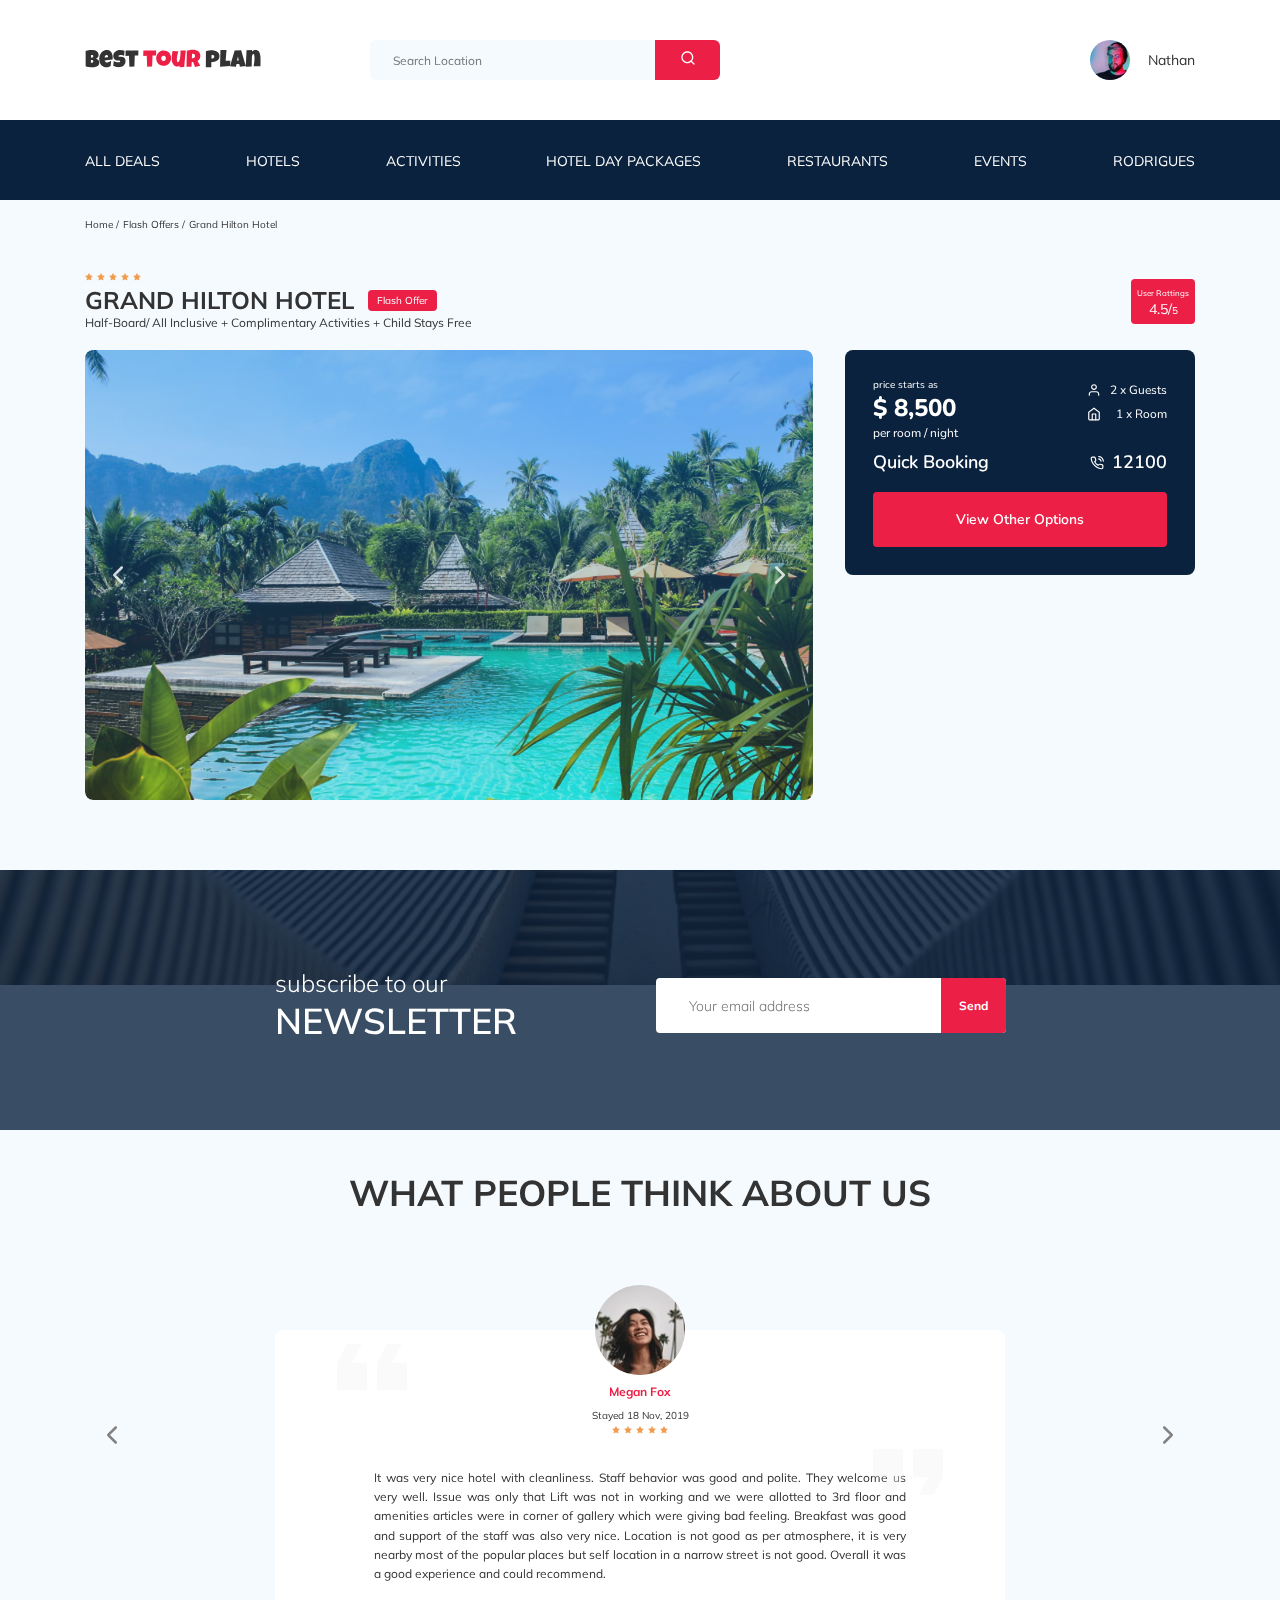
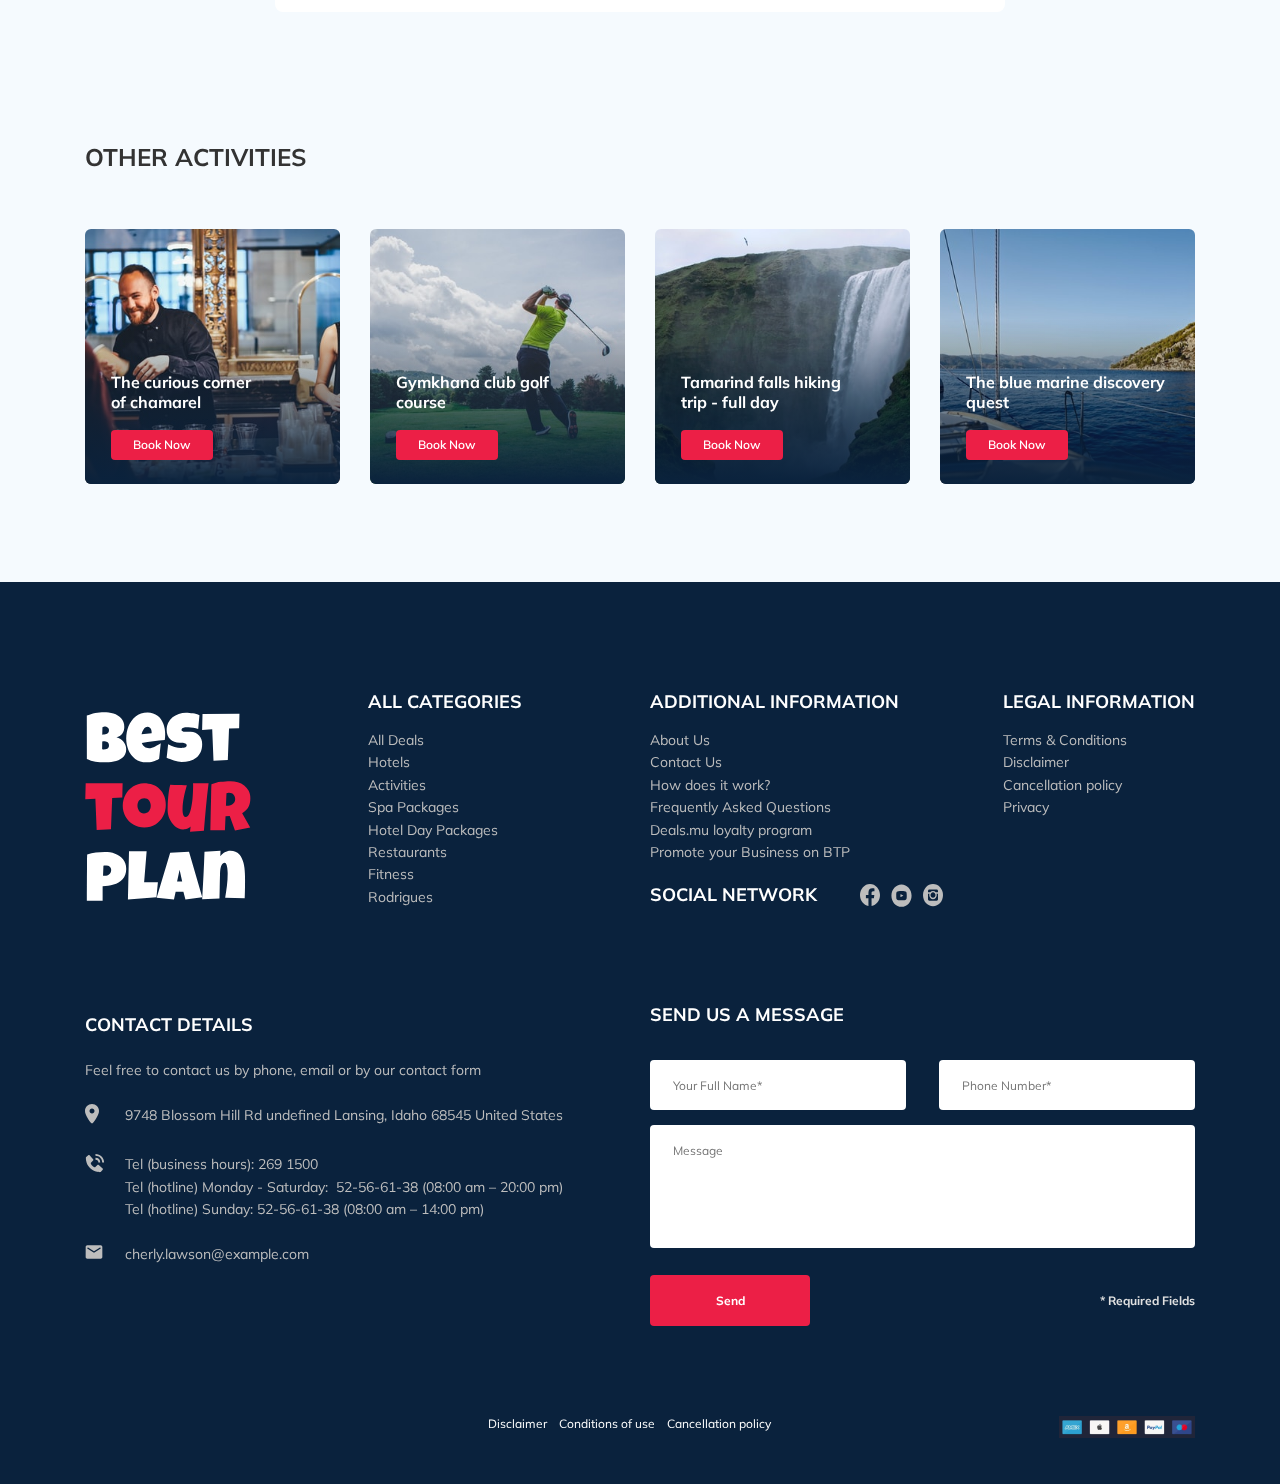
==== index.html @ 96cc9f39 "create: js validate for modal" ====
<!DOCTYPE html>
<html lang="en">

<head>
  <meta charset="UTF-8">
  <meta name="viewport" content="width=device-width, initial-scale=1.0">
  <title>Best Tour Plan — Hotel Booking</title>
  <link rel="shortcut icon" href="favicon.ico" type="image/x-icon">
  <link rel="preconnect" href="https://fonts.gstatic.com">
  <link href="https://fonts.googleapis.com/css2?family=Mulish:wght@300;400;700&family=Nunito:wght@400;700;800&display=swap"
    rel="stylesheet" />
  <link href="https://fonts.googleapis.com/css2?family=Nunito:wght@400;600;700;800&display=swap" rel="stylesheet">
  <link rel="stylesheet" href="css/swiper-bundle.min.css" />
  <link rel="stylesheet" href="css/style.css" />
</head>

<body>
  <header class="navbar navbar__mobile--fixed">
    <div class="container">
      <div class="navbar-top">
        <a href="#" class="logo">
          <img src="img/horizontal-logo.svg" alt="Logo: Best Tour Plan" class="logo__image" />
        </a>
        <form action="#" class="search navbar__search navbar__search--mobile--hidden">
          <input type="text" class="search__input" placeholder="Search Location" />
          <button class="search__button">
            <img src="img/search.svg" alt="Icon: search">
          </button>
        </form>
        <a href="#" class="user navbar__user navbar__user--mobile--hidden">
            <img src="img/user-avatar.jpg" alt="avatar: Nathan" class="user__avatar">
          <span class="user__name">Nathan</span>
        </a>
        <!-- /.user -->
        <button class="menu-button navbar-top__menu-button">
          <span class="menu-button__line"></span>
          <span class="menu-button__line"></span>
          <span class="menu-button__line"></span>
        </button>
      </div>
      <!-- /.navbar-top -->
    </div>
    <!--/.container-->
    <div class="navbar-bottom">
      <div class="container">
        <ul class="navbar-menu">
          <li class="navbar-menu__item navbar-menu__item--mobile--visible" style="height: 68px;">
            <a href="#" class="user navbar__user navbar__user--mobile--visible">
              <img src="img/user-avatar.jpg" alt="avatar: Nathan" class="user__avatar">
              <span class="user__name user__name--light">Nathan</span>
            </a>
          </li>
          <li class="navbar-menu__item-local navbar-menu__item--mobile--visible" style="height: 40px;">
            <form action="#" class="search navbar__search navbar__search--mobile--visible">
              <input type="text" class="search__input" placeholder="Search Location" />
              <button class="search__button">
                <img src="img/search.svg" alt="Icon: search">
              </button>
            </form>
          </li>
          <li class="navbar-menu__item"><a href="#" class="navbar-menu__link">All Deals</a></li>
          <li class="navbar-menu__item"><a href="#" class="navbar-menu__link">Hotels</a></li>
          <li class="navbar-menu__item"><a href="#" class="navbar-menu__link">Activities</a></li>
          <li class="navbar-menu__item"><a href="#" class="navbar-menu__link">Hotel Day Packages</a></li>
          <li class="navbar-menu__item"><a href="#" class="navbar-menu__link">Restaurants</a></li>
          <li class="navbar-menu__item"><a href="#" class="navbar-menu__link">Events</a></li>
          <li class="navbar-menu__item"><a href="#" class="navbar-menu__link">Rodrigues</a></li>
        </ul>
        <!-- /.navbar-menu -->
      </div>
      <!-- /.container -->
    </div>
    <!-- /.navbar-bottom -->
  </header>
  <nav class="breadcrumb">
    <div class="container">
      <ul class="breadcrumb-list">
        <li class="breadcrumb-list__item">
          <a href="" class="breadcrumb-list__link">Home</a>
        </li>
        <li class="breadcrumb-list__item">
          <a href="#" class="breadcrumb-list__link">Flash Offers</a>
        </li>
        <li class="breadcrumb-list__item">
          Grand Hilton Hotel
        </li>
      </ul>
    </div>
    <!-- /.container -->
  </nav>
  <!-- /.breadcrumb -->
  <section class="hotel">
    <div class="container">
      <div class="hotel-info">
        <div class="hotel-info__text">
          <div class="hotel-wrapper">
            <div class="stars">
              <img class="star" src="img/star.svg" alt="Star">
              <img class="star" src="img/star.svg" alt="Star">
              <img class="star" src="img/star.svg" alt="Star">
              <img class="star" src="img/star.svg" alt="Star">
              <img class="star" src="img/star.svg" alt="Star">
            </div>
            <h1 class="hotel-name hotel-info__name">GRAND HILTON HOTEL</h1>
            <span class="offer hotel-info__offer">Flash Offer</span>
          </div>
          <p class="hotel-description hotel-info__description">Half-Board/ All Inclusive + Complimentary Activities +
            Child Stays Free</p>
        </div>
        <!-- /.hotel-info__text -->
        <div class="rating hotel-info__rating">
          <span class="rating__text">User Rattings</span>
          <span class="rating__counter">4.5/<span class="rating__counter-total">5</span></span>
        </div>
        <!-- /.hotel-info__right -->
      </div>
      <!-- /.hotel-info -->
      <div class="hotel-grid">
          <!-- Slider main container -->
          <div class="swiper-container hotel-slider hotel__slider">
            <!-- Additional required wrapper -->
            <div class="swiper-wrapper">
              <!-- Slides -->
              <div class="swiper-slide hotel-slider__item">
                <img class="hotel-slider__image" src="img/slide-1.jpg" alt="Slide">
              </div>
              <div class="swiper-slide hotel-slider__item">
                <img class="hotel-slider__image" src="img/slide-2.jpg" alt="Slide">
              </div>
              <div class="swiper-slide hotel-slider__item">
                <img class="hotel-slider__image" src="img/slide-3.jpg" alt="Slide">
              </div>
              <div class="swiper-slide hotel-slider__item">
                <img class="hotel-slider__image" src="img/slide-4.jpg" alt="Slide">
              </div>
              <div class="swiper-slide hotel-slider__item">
                <img class="hotel-slider__image" src="img/slide-5.jpg" alt="Slide">
              </div>
            </div>
            <!-- If we need navigation buttons -->
            <button class="hotel-slider__button hotel-slider__button--prev"></button>
            <button class="hotel-slider__button hotel-slider__button--next"></button>
          </div>
          <!-- .swiper-container -->
        <div class="hotel-right">
          <div class="booking">
            <div class="booking__info">
              <div class="booking__price">
                <span class="booking__start">price starts as</span>
                <strong class="booking__pricetag">$ 8,500</strong>
                <span class="booking__per-room">per room / night</span>
              </div>
              <!-- /.booking__price -->
              <div class="booking__room">
                <div class="booking__text">
                  <img src="img/user.svg" alt="Icon: user" class="booking__icon">
                  <span class="booking__description">2 x Guests</span>
                </div>
                <div class="booking__text">
                  <img src="img/home.svg" alt="Icon: home" class="booking__icon">
                  <span class="booking__description">1 x Room</span>
                </div>
                <!---->
              </div>
              <!-- /.booking__room -->
            </div>
            <!-- /.booking__info -->
            <div class="booking__call-center">
              <span class="booking__heading">Quick Booking</span>
              <a class="booking__number" href="tel:12100">
                <img src="img/phone-call.svg" alt="Icon: phone">
                <span class="booking__num">12100</span>
              </a>
            </div>
            <!-- /.booking__call-center -->
            <button data-toggle="modal" data-href="#booking-modal"
            class="button booking__button">View Other Options</button>
          </div>
          <!-- /.booking -->
          <div class="map">
            <iframe class="map__frame"
              src="https://www.google.com/maps/embed?pb=!1m18!1m12!1m3!1d1976.0206631540966!2d98.29408540078298!3d7.890745500000065!2m3!1f0!2f0!3f0!3m2!1i1024!2i768!4f13.1!3m3!1m2!1s0x30503b7bfcd9f903%3A0xf7065fac1e3d7c48!2sDoubleTree%20by%20Hilton%20Phuket%20Banthai%20Resort!5e0!3m2!1sru!2sru!4v1607629199936!5m2!1sru!2sru">
            </iframe>
          </div>
          <!-- /.map -->
        </div>
        <!-- /.hotel-right -->
      </div>
      <!-- /.hotle-grid -->
    </div>
    <!-- /.container -->
  </section>
  <section class="newsletter" data-parallax="scroll" data-image-src="img/newsletter-bg.jpg">
    <div class="newsletter-wrapper">
      <h2 class="newsletter-title newsletter-title">subscribe to our
        <span class="newsletter-title__strong">Newsletter</span>
      </h2>
        <form action="send.php" method="POST" class="subscribe newsletter__subscribe">
          <input type="text" class="subscribe__input" placeholder="Your email address" 
          name="email"/>
          <button class="subscribe__button">Send</button>
        </form>
    </div>
    <!-- /.newsletter-wrapper -->
  </section>
  <section class="reviews">
    <div class="container">
      <h2 class="reviews__title">What people think about us</h2>
      <div class="swiper-container reviews-slider">
        <div class="swiper-wrapper">
          <div class="swiper-slide">
            <div class="reviews-slider__item">
              <div class="reviews-slider__profile">
                <img src="img/reviews-avatar.jpg" alt="Photo: Megan Fox" class="reviews-slider__avatar" />
                <h3 class="reviews-slider__username">Megan Fox</h3>
                <span class="reviews-slider__date">Stayed 18 Nov, 2019</span>
                <div class="reviews-slider__rating">
                  <img class="star" src="img/star.svg" alt="Star">
                  <img class="star" src="img/star.svg" alt="Star">
                  <img class="star" src="img/star.svg" alt="Star">
                  <img class="star" src="img/star.svg" alt="Star">
                  <img class="star" src="img/star.svg" alt="Star">
                </div>
                <!-- /.reviews-slider__rating-->
              </div>
              <!-- /.reviews-slider__profile -->
              <p class="reviews-slider__text">It was very nice hotel with cleanliness. Staff behavior was good and polite. They welcome us very well. Issue was only
              that Lift was not in working and we were allotted to 3rd floor and amenities articles were in corner of gallery which
              were giving bad feeling. Breakfast was good and support of the staff was also very nice. Location is not good as per
              atmosphere, it is very nearby most of the popular places but self location in a narrow street is not good. Overall it
              was a good experience and could recommend.</p>
            </div>
            <!-- /.reviews-slider__item -->
          </div>
          <!-- /.swiper-slide-->
          <div class="swiper-slide">
            <div class="reviews-slider__item">
              <div class="reviews-slider__profile">
                <img src="img/reviews-avatar-2.jpg" alt="Photo: Joe Cocs" class="reviews-slider__avatar" />
                <h3 class="reviews-slider__username">Joe Cocs</h3>
                <span class="reviews-slider__date">Stayed 20 Nov, 2077</span>
                <div class="reviews-slider__rating">
                  <img class="star" src="img/star.svg" alt="Star">
                  <img class="star" src="img/star.svg" alt="Star">
                  <img class="star" src="img/star.svg" alt="Star">
                  <img class="star" src="img/star.svg" alt="Star">
                  <img class="star" src="img/star.svg" alt="Star">
                </div>
                <!-- /.reviews-slider__rating-->
              </div>
              <!-- /.reviews-slider__profile -->
              <p class="reviews-slider__text">Lorem ipsum dolor sit amet consectetur adipisicing elit. Dolor, labore cumque? Deserunt magni alias dolore accusantium voluptates sapiente quos minus quae exercitationem obcaecati, a earum doloremque culpa corporis non dolor ipsam, quisquam quis fuga ullam illo iure debitis incidunt? Aliquam facilis temporibus laudantium, cupiditate, velit modi ipsam tenetur, iusto aut voluptatibus ab dicta perferendis! Odio blanditiis voluptatum impedit consequuntur assumenda, quisquam molestiae. Natus quaerat temporibus suscipit dolorem enim ratione, voluptas fugiat deserunt vel esse. Molestiae, delectus possimus! Neque veritatis ipsum cum quam illo excepturi natus. Distinctio omnis cupiditate minus molestiae quae voluptas qui sed harum, voluptatum quidem sapiente quas temporibus.</p>
            </div>
            <!-- /.reviews-slider__item -->
          </div>
          <!-- /.swiper-slide-->
          <div class="swiper-slide">
            <div class="reviews-slider__item">
              <div class="reviews-slider__profile">
                <img src="img/reviews-avatar-2.jpg" alt="Photo: Joe Cocs" class="reviews-slider__avatar" />
                <h3 class="reviews-slider__username">Mary Black</h3>
                <span class="reviews-slider__date">Stayed 20 Nov, 2077</span>
                <div class="reviews-slider__rating">
                  <img class="star" src="img/star.svg" alt="Star">
                  <img class="star" src="img/star.svg" alt="Star">
                  <img class="star" src="img/star.svg" alt="Star">
                  <img class="star" src="img/star.svg" alt="Star">
                  <img class="star" src="img/star.svg" alt="Star">
                </div>
                <!-- /.reviews-slider__rating-->
              </div>
              <!-- /.reviews-slider__profile -->
              <p class="reviews-slider__text">Lorem ipsum dolor sit amet consectetur adipisicing elit. Commodi veniam assumenda aspernatur incidunt. Inventore in illo unde, possimus error nulla maxime voluptatum accusantium culpa. Necessitatibus, eligendi. Quos rem sapiente pariatur distinctio, voluptas ut nam incidunt nesciunt natus. Omnis blanditiis amet porro commodi. Obcaecati, numquam deserunt. Nihil, sint officiis. Laborum quae odit, rerum temporibus repellendus culpa, libero, blanditiis quas illo ipsam similique quis quo tenetur mollitia necessitatibus. Fuga excepturi, quos, quaerat corrupti labore, exercitationem odit accusantium nemo nulla velit odio repellat hic dolor nostrum laboriosam laudantium? Placeat dolore non perspiciatis blanditiis quasi similique ullam facilis distinctio ad magnam nesciunt quo repellat, possimus ducimus deserunt? Odit sint, ratione officia praesentium beatae quo consequatur earum amet quae ea exercitationem fugit excepturi minima. Culpa voluptas eos beatae sunt molestias vero dignissimos quidem nam laborum reiciendis id libero ipsa veniam sed sit consequatur odio ipsam, modi natus non error quas, dolor in consectetur. Id labore culpa, voluptatum nemo quia, rerum voluptas veniam qui nihil illum dignissimos aperiam accusantium nulla totam maiores dolores voluptate repudiandae incidunt tenetur laborum ipsam. Mollitia ducimus reiciendis obcaecati, labore nihil velit dolorum facere excepturi sunt, quaerat perspiciatis. Non ut eligendi tempora repudiandae aliquam? Corporis repudiandae minus veritatis? Accusamus, vero pariatur quia odit laborum qui voluptate ducimus cumque hic repellendus vel eos, enim veniam libero doloremque nobis fugiat saepe praesentium deleniti natus asperiores labore rerum inventore earum. Ullam perspiciatis debitis expedita optio voluptate ipsum error hic sed ratione repudiandae odit corporis explicabo eius nisi, facere voluptas earum! Eum, nisi assumenda! Repudiandae labore officiis vitae cum ex inventore reiciendis, aliquam autem harum? Nemo quisquam optio reprehenderit mollitia, neque, ipsa officia pariatur adipisci itaque veritatis beatae. Possimus vero, consequuntur voluptatum non sapiente consectetur ipsum quo debitis, officia temporibus assumenda sunt quisquam repudiandae nobis nulla reiciendis aliquam dolore harum rerum quas blanditiis rem. Molestias, ullam.</p>
            </div>
            <!-- /.reviews-slider__item -->
          </div>
          <!-- /.swiper-slide-->
        </div>
        <!--/.swiper-wrapper-->
        <button class="reviews-slider__button reviews-slider__button--prev"></button>
        <button class="reviews-slider__button reviews-slider__button--next"></button>
      </div>
      <!-- /.reviews-slider-->
    </div>
    <!-- /.container -->
  </section>
  <section class="activities">
    <div class="container">
      <h2 class="activities__title">Other Activities
      </h2>
      <div class="activities-wrapper">
        <div class="card activities__card">
          <img src="img/activity-1.jpg" alt="The curious corner
          of chamarel" class="card__image">
          <h3 class="card__title">The curious corner <br>
          of chamarel</h3>
          <button data-toggle="modal" data-href="#booking-modal" class="card__button">Book Now</button>
        </div>
        <!-- /.card -->
        <div class="card activities__card">
          <img src="img/activity-2.jpg" alt="Gymkhana club golf course" class="card__image">
          <h3 class="card__title">Gymkhana club golf<br>course</h3>
          <button data-toggle="modal" data-href="#booking-modal" class="card__button">Book Now</button>
        </div>
        <!-- /.card -->
        <div class="card activities__card">
          <img src="img/activity-3.jpg" alt="Tamarind falls hiking trip - full day" class="card__image">
          <h3 class="card__title">Tamarind falls hiking<br>trip - full day</h3>
          <button data-toggle="modal" data-href="#booking-modal" class="card__button">Book Now</button>
        </div>
        <!-- /.card -->
        <div class="card activities__card">
          <img src="img/activity-4.jpg" alt="The blue marine discovery quest" class="card__image">
          <h3 class="card__title">The blue marine discovery <br>quest</h3>
          <button data-toggle="modal" data-href="#booking-modal" class="card__button">Book Now</button>
        </div>
        <!-- /.card -->
      </div>
      <!-- /.activities-wrapper -->
    </div>
    <!-- /.container -->
  </section>
  <footer class="footer">
    <div class="container">
      <div class="footer-wrapper">
        <img src="img/vertical-logo.svg" alt="Logo: Best Tour Plan" class="logo footer__logo">
        <div class="footer_list footer__categories">
          <h3 class="footer__title">All categories</h3>
          <ul class="footer__ul">
            <li class="footer__item">
              <a href="#" class="footer__link">All Deals</a></li>
            <li class="footer__item">
              <a href="#" class="footer__link">Hotels</a></li>
            <li class="footer__item">
              <a href="#" class="footer__link">Activities</a></li>
            <li class="footer__item">
              <a href="#" class="footer__link">Spa Packages</a></li>
            <li class="footer__item">
              <a href="#" class="footer__link">Hotel Day Packages</a></li>
            <li class="footer__item">
              <a href="#" class="footer__link">Restaurants</a></li>
            <li class="footer__item">
              <a href="#" class="footer__link">Fitness</a></li>
            <li class="footer__item">
              <a href="#" class="footer__link">Rodrigues</a></li>
          </ul>
        </div>
        <!-- /.footer_list -->
        <div class="footer_list footer__additional">
          <h3 class="footer__title">additional information</h3>
          <ul class="footer__ul">
            <li class="footer__item">
              <a href="#" class="footer__link">About Us</a>
            </li>
            <li class="footer__item">
              <a href="#" class="footer__link">Contact Us</a>
            </li>
            <li class="footer__item">
              <a href="#" class="footer__link">How does it work?</a>
            </li>
            <li class="footer__item">
              <a href="#" class="footer__link">Frequently Asked Questions</a>
            </li>
            <li class="footer__item">
              <a href="#" class="footer__link">Deals.mu loyalty program</a>
            </li>
            <li class="footer__item">
              <a href="#" class="footer__link">Promote your Business on BTP</a>
            </li>
          </ul>
        </div>
        <!-- /.footer_list -->
        <div class="footer__social-network">
          <h3 class="footer__title footer__title--inline">Social Network</h3>
          <div class="footer__social-links">
            <a href="https://www.facebook.com/" target="_blank" class="footer__link">
              <img src="img/facebook.svg" alt="Icon:Facebook"></a>
            <a href="http://www.youtube.com/" target="_blank" class="footer__link">
              <img src="img/youtube.svg" alt="Icon:Youtube"></a>
            <a href="https://instagram.com/" target="_blank" class="footer__link">
              <img src="img/instagram.svg" alt="Icon:Instagram"></a>
          </div>
          <!-- /.footer__social-links -->
        </div>
        <!-- / .footer__social-network-->
          <div class="footer__list footer__legal">
            <h3 class="footer__title">Legal information</h3>
            <ul class="footer__ul">
              <li class="footer__item">
                <a href="#" class="footer__link">Terms & Conditions</a></li>
              <li class="footer__item">
                <a href="#" class="footer__link">Disclaimer</a></li>
              <li class="footer__item">
                <a href="#" class="footer__link">Cancellation policy</a></li>
              <li class="footer__item">
                <a href="#" class="footer__link">Privacy</a></li>
            </ul>
          </div>
          <!-- /.footer__list -->
          <div class="footer__contact-details">
            <h3 class="footer__title footer__title--mb-2">Contact Details</h3>
            <p class="footer__text">
              Feel free to contact us by phone, email or by our contact form
            </p>
            <ul class="footer__ul">
              <li class="footer__item footer__item--mb-2">
                <div class="footer__icon-wrapper">
                  <img class="footer__icon" src="img/map-marker.svg" alt="icon: map-marker">
                </div>
                9748 Blossom Hill Rd undefined Lansing, Idaho 68545 United States
              </li>
              <li class="footer__item footer__item--mb-2">
                <div class="footer__icon-wrapper">
                <img class="footer__icon" src="img/contact-phone-call.svg" alt="icon: contact-phone-call">
                </div>
                <div class="footer__telefone">
                Tel (business hours): <a href="tel:269-1500" class="footer__link">269 1500</a> <br>
                Tel (hotline) Monday - Saturday:&nbsp; <a href="tel:52-56-61-38" class="footer__link">52-56-61-38</a> (08:00 am – 20:00 pm) <br>
                Tel (hotline) Sunday: <a href="tel:52-56-61-38" class="footer__link">52-56-61-38</a> (08:00 am – 14:00
                pm)
                </div>
                <!-- /.footer__block -->
              </li>
              <li class="footer__item footer__item--mb-2">
                <div class="footer__icon-wrapper">
                  <img class="footer__icon" src="img/email.svg" alt="icon: email">
                </div>
                <a href="mailto:cherly.lawson@example.com" target="_blank" class="footer__link">cherly.lawson@example.com</a>
              </li>
            </ul>
          </div>
          <!-- /.footer__contact-details -->
          <div class="footer__contact-form">
            <h3 class="footer__title footer__title--mb-1">Send us a message</h3>
            <form action="send.php" method="POST" class="footer__form form" >
              <div class="footer__input-fild">
              <input 
              type="text" 
              class="input footer__input" placeholder="Your Full Name*"
              name="name"
               required
              />              
              <input 
              type="tel" 
              class="input footer__input" placeholder="Phone Number*" 
              name="phone"
              required
              />
              </div>
              <textarea class="message footer__message"  placeholder="Message"
              name="message"
              ></textarea>
              <div class="footer__info footer-item">
              <button class="button footer__button" type="submit">Send</button>
              <span class="footer__info">* Required Fields</span>
              </div>
            </form>
          </div>
          <!-- /.footer__contact-form -->
          <div class="footer__payment">
            <ul class="footer__ul footer__ul__list">
              <li class="footer__item__list">
                <a href="#" class="footer__link">Disclaimer</a></li>
              <li class="footer__item__list"> 
                <a href="#" class="footer__link">Conditions of use</a></li>
              <li class="footer__item__list">
                <a href="#" class="footer__link">Cancellation policy</a></li>
            </ul>
            <img src="img/payment.png" class="footer__payment__img" alt="Image: Payment icons">
          </div>
          <!-- /.footer-payment -->
      </div>
      <!-- /.footer-wrapper -->
    </div>
    <!-- /.container -->
  </footer>
  <div class="modal"  id="booking-modal">
    <div class="modal__overlay"></div>
    <!-- /.modal__overlay -->
    <div class="modal__dialog">
      <a href="" class="modal__close">
        <img src="img/close.svg" alt="icon: close" />
      </a>
      <h3 class="modal__title modal__title--mb-1">Booking</h3>
      <form action="send.php"  method="POST" class="modal__form form">
        <div class="modal__input-fild">
          <input 
          type="text" 
          class="input modal__input" 
          placeholder="Your Full Name*" 
          name="name"
          required
          minlength="2" />
          <input 
          type="tel" 
          class="input modal__input" 
          placeholder="Phone Number*" 
          name="phone"
          required />
          <input 
          type="email" 
          class="input modal__input" 
          placeholder="Email*" 
          name="email"
          required />
        </div>
        <textarea 
        class="message modal__message" 
        placeholder="Message" 
        name="message">
      </textarea>
        <div class="modal__footer-item">
          <button class="button modal__button" type="submit">Send</button>
          <span class="modal__info">* Required Fields</span>
        </div>
      </form>
    </div>
    <!-- /.modal__dialog -->
  </div>
  <!-- /.modal -->
  <script src="js/jquery-3.5.1.min.js"></script>
  <script src="js/swiper-bundle.min.js"></script>
  <script src="https://ajax.googleapis.com/ajax/libs/jquery/1.11.0/jquery.min.js"></script>
  <script src="js/parallax.min.js"></script>
  <script src="js/jquery.mask.min.js"></script>  
  <script src="js/jquery.validate.min.js" ></script>
  <script src="js/main.js"></script>
</body>

</html>
---- css/style.css ----
* {
  -webkit-box-sizing: border-box;
          box-sizing: border-box;
}

body {
  font-family: 'Mulish', sans-serif;
  color: #333333;
  background-color: #F5FAFE;
}

.container {
  max-width: 1110px;
  margin: auto;
}

img {
  max-width: 100%;
}

.input {
  background: #FFFFFF;
  border-radius: 4px;
  border: none;
  padding: 0 23px;
  height: 50px;
}

.message {
  resize: none;
  width: 100%;
  background-color: #fff;
  border-radius: 4px;
  padding: 18px 23px;
  border: none;
  -ms-flex-preferred-size: 100%;
      flex-basis: 100%;
  margin-bottom: 23px;
  height: 123px;
  font-style: normal;
  font-weight: normal;
  font-size: 12px;
  line-height: 15px;
}

.button {
  min-width: 160px;
  min-height: 50px;
  padding: 18px;
  font-style: normal;
  font-weight: bold;
  font-size: 12px;
  line-height: 15px;
  color: #fff;
  background-color: #EC1F46;
  border-radius: 4px;
  border: none;
  cursor: pointer;
}

.invalid {
  color: #EC1F46;
  border-bottom: 1px solid #EC1F46;
}

/*! normalize.css v8.0.1 | MIT License | github.com/necolas/normalize.css */
/* Document
   ========================================================================== */
/**
 * 1. Correct the line height in all browsers.
 * 2. Prevent adjustments of font size after orientation changes in iOS.
 */
html {
  line-height: 1.15;
  /* 1 */
  -webkit-text-size-adjust: 100%;
  /* 2 */
}

/* Sections
   ========================================================================== */
/**
 * Remove the margin in all browsers.
 */
body {
  margin: 0;
}

/**
 * Render the `main` element consistently in IE.
 */
main {
  display: block;
}

/**
 * Correct the font size and margin on `h1` elements within `section` and
 * `article` contexts in Chrome, Firefox, and Safari.
 */
h1 {
  font-size: 2em;
  margin: 0.67em 0;
}

/* Grouping content
   ========================================================================== */
/**
 * 1. Add the correct box sizing in Firefox.
 * 2. Show the overflow in Edge and IE.
 */
hr {
  -webkit-box-sizing: content-box;
          box-sizing: content-box;
  /* 1 */
  height: 0;
  /* 1 */
  overflow: visible;
  /* 2 */
}

/**
 * 1. Correct the inheritance and scaling of font size in all browsers.
 * 2. Correct the odd `em` font sizing in all browsers.
 */
pre {
  font-family: monospace, monospace;
  /* 1 */
  font-size: 1em;
  /* 2 */
}

/* Text-level semantics
   ========================================================================== */
/**
 * Remove the gray background on active links in IE 10.
 */
a {
  background-color: transparent;
}

/**
 * 1. Remove the bottom border in Chrome 57-
 * 2. Add the correct text decoration in Chrome, Edge, IE, Opera, and Safari.
 */
abbr[title] {
  border-bottom: none;
  /* 1 */
  text-decoration: underline;
  /* 2 */
  -webkit-text-decoration: underline dotted;
          text-decoration: underline dotted;
  /* 2 */
}

/**
 * Add the correct font weight in Chrome, Edge, and Safari.
 */
b,
strong {
  font-weight: bolder;
}

/**
 * 1. Correct the inheritance and scaling of font size in all browsers.
 * 2. Correct the odd `em` font sizing in all browsers.
 */
code,
kbd,
samp {
  font-family: monospace, monospace;
  /* 1 */
  font-size: 1em;
  /* 2 */
}

/**
 * Add the correct font size in all browsers.
 */
small {
  font-size: 80%;
}

/**
 * Prevent `sub` and `sup` elements from affecting the line height in
 * all browsers.
 */
sub,
sup {
  font-size: 75%;
  line-height: 0;
  position: relative;
  vertical-align: baseline;
}

sub {
  bottom: -0.25em;
}

sup {
  top: -0.5em;
}

/* Embedded content
   ========================================================================== */
/**
 * Remove the border on images inside links in IE 10.
 */
img {
  border-style: none;
}

/* Forms
   ========================================================================== */
/**
 * 1. Change the font styles in all browsers.
 * 2. Remove the margin in Firefox and Safari.
 */
button,
input,
optgroup,
select,
textarea {
  font-family: inherit;
  /* 1 */
  font-size: 100%;
  /* 1 */
  line-height: 1.15;
  /* 1 */
  margin: 0;
  /* 2 */
}

/**
 * Show the overflow in IE.
 * 1. Show the overflow in Edge.
 */
button,
input {
  /* 1 */
  overflow: visible;
}

/**
 * Remove the inheritance of text transform in Edge, Firefox, and IE.
 * 1. Remove the inheritance of text transform in Firefox.
 */
button,
select {
  /* 1 */
  text-transform: none;
}

/**
 * Correct the inability to style clickable types in iOS and Safari.
 */
button,
[type="button"],
[type="reset"],
[type="submit"] {
  -webkit-appearance: button;
}

/**
 * Remove the inner border and padding in Firefox.
 */
button::-moz-focus-inner,
[type="button"]::-moz-focus-inner,
[type="reset"]::-moz-focus-inner,
[type="submit"]::-moz-focus-inner {
  border-style: none;
  padding: 0;
}

/**
 * Restore the focus styles unset by the previous rule.
 */
button:-moz-focusring,
[type="button"]:-moz-focusring,
[type="reset"]:-moz-focusring,
[type="submit"]:-moz-focusring {
  outline: 1px dotted ButtonText;
}

/**
 * Correct the padding in Firefox.
 */
fieldset {
  padding: 0.35em 0.75em 0.625em;
}

/**
 * 1. Correct the text wrapping in Edge and IE.
 * 2. Correct the color inheritance from `fieldset` elements in IE.
 * 3. Remove the padding so developers are not caught out when they zero out
 *    `fieldset` elements in all browsers.
 */
legend {
  -webkit-box-sizing: border-box;
          box-sizing: border-box;
  /* 1 */
  color: inherit;
  /* 2 */
  display: table;
  /* 1 */
  max-width: 100%;
  /* 1 */
  padding: 0;
  /* 3 */
  white-space: normal;
  /* 1 */
}

/**
 * Add the correct vertical alignment in Chrome, Firefox, and Opera.
 */
progress {
  vertical-align: baseline;
}

/**
 * Remove the default vertical scrollbar in IE 10+.
 */
textarea {
  overflow: auto;
}

/**
 * 1. Add the correct box sizing in IE 10.
 * 2. Remove the padding in IE 10.
 */
[type="checkbox"],
[type="radio"] {
  -webkit-box-sizing: border-box;
          box-sizing: border-box;
  /* 1 */
  padding: 0;
  /* 2 */
}

/**
 * Correct the cursor style of increment and decrement buttons in Chrome.
 */
[type="number"]::-webkit-inner-spin-button,
[type="number"]::-webkit-outer-spin-button {
  height: auto;
}

/**
 * 1. Correct the odd appearance in Chrome and Safari.
 * 2. Correct the outline style in Safari.
 */
[type="search"] {
  -webkit-appearance: textfield;
  /* 1 */
  outline-offset: -2px;
  /* 2 */
}

/**
 * Remove the inner padding in Chrome and Safari on macOS.
 */
[type="search"]::-webkit-search-decoration {
  -webkit-appearance: none;
}

/**
 * 1. Correct the inability to style clickable types in iOS and Safari.
 * 2. Change font properties to `inherit` in Safari.
 */
::-webkit-file-upload-button {
  -webkit-appearance: button;
  /* 1 */
  font: inherit;
  /* 2 */
}

/* Interactive
   ========================================================================== */
/*
 * Add the correct display in Edge, IE 10+, and Firefox.
 */
details {
  display: block;
}

/*
 * Add the correct display in all browsers.
 */
summary {
  display: list-item;
}

/* Misc
   ========================================================================== */
/**
 * Add the correct display in IE 10+.
 */
template {
  display: none;
}

/**
 * Add the correct display in IE 10.
 */
[hidden] {
  display: none;
}

.navbar {
  background: #ffffff;
}

.navbar-top {
  display: -webkit-box;
  display: -ms-flexbox;
  display: flex;
  -webkit-box-align: center;
      -ms-flex-align: center;
          align-items: center;
  -webkit-box-pack: justify;
      -ms-flex-pack: justify;
          justify-content: space-between;
  padding-top: 40px;
  padding-bottom: 40px;
}

.navbar-top__menu-button {
  display: none;
}

.navbar__search {
  margin-right: auto;
  margin-left: 108px;
}

.navbar-bottom {
  background-color: #0A223D;
  overflow-y: auto;
}

.navbar-menu {
  list-style: none;
  margin: 0;
  padding: 31px 0;
  display: -webkit-box;
  display: -ms-flexbox;
  display: flex;
  -webkit-box-align: center;
      -ms-flex-align: center;
          align-items: center;
  -webkit-box-pack: justify;
      -ms-flex-pack: justify;
          justify-content: space-between;
  color: #fff;
}

.navbar-menu__item {
  height: 18px;
  line-height: 18px;
}

.navbar-menu__item--mobile--visible {
  display: none;
}

.navbar-menu__link {
  color: inherit;
  text-decoration: none;
  text-transform: uppercase;
  font-size: 14px;
  line-height: 18px;
}

.logo {
  width: 177px;
}

.search {
  display: -webkit-box;
  display: -ms-flexbox;
  display: flex;
  position: relative;
  overflow: hidden;
  border-radius: 6px;
  height: 40px;
}

.search__input {
  width: 350px;
  height: 100%;
  padding-left: 23px;
  padding-right: 75px;
  background-color: #F5FAFE;
  border: none;
  font-size: 12px;
  line-height: 15px;
  color: #333333;
}

.search__button {
  position: absolute;
  top: 0;
  right: 0;
  width: 65px;
  height: 100%;
  border: none;
  background-color: #fff;
  background-color: #EC1F46;
}

.user {
  display: -webkit-box;
  display: -ms-flexbox;
  display: flex;
  text-decoration: none;
  -webkit-box-align: center;
      -ms-flex-align: center;
          align-items: center;
}

.user__avatar {
  width: 40px;
  height: 40px;
  border-radius: 50%;
  -o-object-fit: cover;
     object-fit: cover;
}

.user__name {
  margin-left: 18px;
  font-size: 14px;
  line-height: 18px;
  color: #333333;
}

.breadcrumb-list {
  display: -webkit-box;
  display: -ms-flexbox;
  display: flex;
  -webkit-box-align: center;
      -ms-flex-align: center;
          align-items: center;
  padding: 18px 0 19px;
  margin: 0;
  list-style: none;
}

.breadcrumb-list__item {
  font-size: 10px;
  line-height: 13px;
}

.breadcrumb-list__item:not(:last-child)::after {
  content: '/';
  margin-right: 4px;
}

.breadcrumb-list__link {
  text-decoration: none;
  color: inherit;
}

.hotel {
  padding-top: 23px;
  padding-bottom: 70px;
}

.hotel-info {
  display: -webkit-box;
  display: -ms-flexbox;
  display: flex;
  -webkit-box-align: center;
      -ms-flex-align: center;
          align-items: center;
  -webkit-box-pack: justify;
      -ms-flex-pack: justify;
          justify-content: space-between;
  padding-bottom: 20px;
}

.hotel-info__offer {
  margin-left: 14px;
  margin-top: 4px;
  -webkit-box-ordinal-group: 1;
      -ms-flex-order: 0;
          order: 0;
}

.hotel-info__name {
  margin-top: 4px;
  margin-bottom: 0;
}

.hotel-info__description {
  margin: 0;
}

.hotel-name {
  font-size: 24px;
  line-height: 30px;
}

.hotel-wrapper {
  display: -webkit-box;
  display: -ms-flexbox;
  display: flex;
  -ms-flex-wrap: wrap;
      flex-wrap: wrap;
  -webkit-box-align: center;
      -ms-flex-align: center;
          align-items: center;
}

.hotel-description {
  font-size: 12px;
  line-height: 15px;
}

.hotel-grid {
  display: -webkit-box;
  display: -ms-flexbox;
  display: flex;
  -webkit-box-pack: justify;
      -ms-flex-pack: justify;
          justify-content: space-between;
}

.hotel-right {
  display: -webkit-box;
  display: -ms-flexbox;
  display: flex;
  -webkit-box-orient: vertical;
  -webkit-box-direction: normal;
      -ms-flex-direction: column;
          flex-direction: column;
  -webkit-box-pack: justify;
      -ms-flex-pack: justify;
          justify-content: space-between;
}

.hotel-slider {
  width: 728px;
  height: 450px;
  margin: 0;
  border-radius: 8px;
  overflow: hidden;
}

.hotel-slider__item {
  width: 100%;
  height: 100%;
  position: relative;
  border-radius: 8px;
  overflow: hidden;
}

.hotel-slider__item::after {
  content: '';
  position: absolute;
  width: 100%;
  height: 100%;
  top: 0;
  bottom: 0;
  right: 0;
  left: 0;
  background: -webkit-gradient(linear, left top, left bottom, from(rgba(0, 122, 223, 0.48)), to(rgba(255, 255, 255, 0.128)));
  background: linear-gradient(180deg, rgba(0, 122, 223, 0.48) 0%, rgba(255, 255, 255, 0.128) 100%);
  z-index: 10;
}

.hotel-slider__button {
  position: absolute;
  top: 50%;
  -webkit-transform: translateY(-50%);
          transform: translateY(-50%);
  z-index: 99;
  width: 30px;
  height: 30px;
  border: none;
  cursor: pointer;
  background-repeat: no-repeat;
  background-position: center;
  background-size: 10px;
  background-color: transparent;
}

.hotel-slider__button--next {
  right: 18px;
  background-image: url(../img/arrow-next.svg);
}

.hotel-slider__button--prev {
  left: 18px;
  background-image: url(../img/arrow-prev.svg);
}

.stars {
  margin-right: 50%;
  display: -webkit-box;
  display: -ms-flexbox;
  display: flex;
}

.star:not(:last-child) {
  margin-right: 4px;
}

.offer {
  font-size: 10px;
  line-height: 13px;
  padding: 4px 9px;
  background-color: #EC1F46;
  border-radius: 4px;
  color: #fff;
}

.rating {
  max-width: 65px;
  min-height: 45px;
  display: -webkit-box;
  display: -ms-flexbox;
  display: flex;
  -webkit-box-orient: vertical;
  -webkit-box-direction: normal;
      -ms-flex-direction: column;
          flex-direction: column;
  -webkit-box-align: center;
      -ms-flex-align: center;
          align-items: center;
  padding: 9px 6px 6px 6px;
  color: #fff;
  background-color: #EC1F46;
  border-radius: 4px;
}

.rating__text {
  font-size: 8px;
  line-height: 10px;
  padding-bottom: 2px;
}

.rating__counter {
  font-size: 14px;
  line-height: 18px;
}

.rating__counter-total {
  font-size: 10px;
  line-height: 13px;
}

.booking {
  font-family: Nunito;
  background-color: #0A223D;
  color: #fff;
  width: 350px;
  min-height: 210px;
  border-radius: 8px;
  padding: 28px;
}

.booking__info {
  display: -webkit-box;
  display: -ms-flexbox;
  display: flex;
  -webkit-box-pack: justify;
      -ms-flex-pack: justify;
          justify-content: space-between;
  margin-bottom: 9px;
}

.booking__price {
  display: -webkit-box;
  display: -ms-flexbox;
  display: flex;
  -webkit-box-orient: vertical;
  -webkit-box-direction: normal;
      -ms-flex-direction: column;
          flex-direction: column;
}

.booking__start {
  font-weight: normal;
  font-size: 10px;
  line-height: 14px;
}

.booking__pricetag {
  font-style: normal;
  font-weight: 800;
  font-size: 24px;
  line-height: 33px;
}

.booking__per-room {
  font-style: normal;
  font-weight: normal;
  font-size: 12px;
  line-height: 16px;
}

.booking__room {
  margin-top: 4px;
}

.booking__text {
  display: -webkit-box;
  display: -ms-flexbox;
  display: flex;
  -webkit-box-align: center;
      -ms-flex-align: center;
          align-items: center;
  -webkit-box-pack: justify;
      -ms-flex-pack: justify;
          justify-content: space-between;
  margin-bottom: 8px;
  font-style: normal;
  font-weight: normal;
  font-size: 12px;
  line-height: 16px;
}

.booking__description {
  margin-left: 9px;
}

.booking__call-center {
  display: -webkit-box;
  display: -ms-flexbox;
  display: flex;
  -webkit-box-pack: justify;
      -ms-flex-pack: justify;
          justify-content: space-between;
  margin-bottom: 17px;
}

.booking__heading {
  font-style: normal;
  font-weight: 600;
  font-size: 18px;
  line-height: 25px;
}

.booking__number {
  display: -webkit-box;
  display: -ms-flexbox;
  display: flex;
  -webkit-box-align: center;
      -ms-flex-align: center;
          align-items: center;
  -webkit-box-pack: justify;
      -ms-flex-pack: justify;
          justify-content: space-between;
  color: inherit;
  text-decoration: none;
  font-style: normal;
  font-weight: 600;
  font-size: 18px;
  line-height: 25px;
}

.booking__num {
  margin-left: 8px;
}

.booking__button {
  width: 100%;
  min-height: 45px;
  border-radius: 4px;
  font-style: normal;
  font-weight: 600;
  font-size: 14px;
  line-height: 19px;
  background-color: #EC1F46;
  border: none;
  color: #fff;
  cursor: pointer;
}

.map {
  width: 347px;
  height: 213px;
  border-radius: 10px;
  overflow: hidden;
}

.map__frame {
  width: 100%;
  height: 100%;
  border: 0;
}

.newsletter {
  position: relative;
  padding: 98px 0 87px 0;
}

.newsletter::before {
  content: '';
  position: absolute;
  top: 0;
  left: 0;
  right: 0;
  bottom: 0;
  width: 100%;
  height: 100%;
  background-color: rgba(10, 34, 61, 0.8);
}

.newsletter-wrapper {
  position: relative;
  display: -webkit-box;
  display: -ms-flexbox;
  display: flex;
  -webkit-box-pack: justify;
      -ms-flex-pack: justify;
          justify-content: space-between;
  -webkit-box-align: center;
      -ms-flex-align: center;
          align-items: center;
  max-width: 731px;
  margin: auto;
}

.newsletter-title {
  display: -webkit-box;
  display: -ms-flexbox;
  display: flex;
  -webkit-box-orient: vertical;
  -webkit-box-direction: normal;
      -ms-flex-direction: column;
          flex-direction: column;
  color: #fff;
  margin: 0;
  font-style: normal;
  font-weight: 300;
  font-size: 24px;
  line-height: 30px;
}

.newsletter-title__strong {
  font-weight: 600;
  font-size: 36px;
  line-height: 45px;
  text-transform: uppercase;
}

.subscribe {
  position: relative;
  width: 350px;
  height: 55px;
  border-radius: 4px;
  overflow: hidden;
}

.subscribe__input {
  position: absolute;
  width: 100%;
  height: 100%;
  border: none;
  padding-left: 33px;
  padding-right: 75px;
  font-style: normal;
  font-weight: 300;
  font-size: 14px;
  line-height: 18px;
}

.subscribe__button {
  position: absolute;
  min-width: 65px;
  right: 0;
  top: 0;
  height: 100%;
  border: none;
  background-color: #EC1F46;
  color: #fff;
  font-style: normal;
  font-weight: bold;
  font-size: 12px;
  line-height: 15px;
}

.reviews {
  padding: 40px 0 70px 0;
}

.reviews__title {
  margin-top: 0;
  font-style: normal;
  font-weight: bold;
  font-size: 36px;
  line-height: 45px;
  text-align: center;
  text-transform: uppercase;
  margin-bottom: 70px;
}

.reviews-slider__item {
  position: relative;
  display: -webkit-box;
  display: -ms-flexbox;
  display: flex;
  -webkit-box-orient: vertical;
  -webkit-box-direction: normal;
      -ms-flex-direction: column;
          flex-direction: column;
  -webkit-box-align: center;
      -ms-flex-align: center;
          align-items: center;
  max-width: 730px;
  margin: 45px auto 0;
  background-color: #fff;
  border-radius: 8px;
  padding: 0 99px 30px;
}

.reviews-slider__item::before {
  content: '';
  left: 62px;
  top: 13px;
  position: absolute;
  width: 70px;
  height: 47px;
  background-image: url(../img/quote-left.svg);
  background-repeat: no-repeat;
}

.reviews-slider__item::after {
  content: '';
  right: 62px;
  top: 118px;
  position: absolute;
  width: 70px;
  height: 47px;
  background-image: url(../img/quote-right.svg);
  background-repeat: no-repeat;
}

.reviews-slider__button {
  position: absolute;
  top: 46%;
  -webkit-transform: translateY(-50%);
          transform: translateY(-50%);
  width: 30px;
  height: 30px;
  background-repeat: no-repeat;
  background-size: 10px;
  background-position: center;
  border: none;
  background-color: transparent;
  cursor: pointer;
  z-index: 99;
}

.reviews-slider__button--prev {
  background-image: url(../img/arrow-prev-secondary.svg);
  left: 12px;
}

.reviews-slider__button--next {
  background-image: url(../img/arrow-next-secondary.svg);
  right: 12px;
}

.reviews-slider__profile {
  display: -webkit-box;
  display: -ms-flexbox;
  display: flex;
  -webkit-box-orient: vertical;
  -webkit-box-direction: normal;
      -ms-flex-direction: column;
          flex-direction: column;
  -webkit-box-align: center;
      -ms-flex-align: center;
          align-items: center;
  margin-top: -45px;
  margin-bottom: 34px;
}

.reviews-slider__avatar {
  width: 90px;
  height: 90px;
  border-radius: 50%;
  -o-object-fit: cover;
     object-fit: cover;
  margin-bottom: 9px;
}

.reviews-slider__username {
  font-style: normal;
  font-weight: bold;
  font-size: 12px;
  line-height: 15px;
  color: #EC1F46;
  margin-top: 0;
  margin-bottom: 10px;
}

.reviews-slider__date {
  font-style: normal;
  font-weight: normal;
  font-size: 10px;
  line-height: 13px;
  margin-bottom: 4px;
}

.reviews-slider__rating {
  display: -webkit-box;
  display: -ms-flexbox;
  display: flex;
  -webkit-box-align: center;
      -ms-flex-align: center;
          align-items: center;
}

.reviews-slider__text {
  max-width: 537px;
  height: 114px;
  font-style: normal;
  font-weight: normal;
  font-size: 12px;
  line-height: 160%;
  text-align: justify;
  margin: auto;
  overflow: auto;
}

.activities {
  padding: 60px 0 98px 0;
}

.activities__title {
  font-style: normal;
  font-weight: bold;
  font-size: 24px;
  line-height: 30px;
  text-transform: uppercase;
  margin-bottom: 57px;
  margin-top: 0;
}

.activities-wrapper {
  display: -webkit-box;
  display: -ms-flexbox;
  display: flex;
  -webkit-box-pack: justify;
      -ms-flex-pack: justify;
          justify-content: space-between;
}

.card {
  display: -webkit-box;
  display: -ms-flexbox;
  display: flex;
  position: relative;
  -webkit-box-orient: vertical;
  -webkit-box-direction: normal;
      -ms-flex-direction: column;
          flex-direction: column;
  -webkit-box-align: start;
      -ms-flex-align: start;
          align-items: flex-start;
  padding: 24px 26px;
  width: 255px;
  height: 255px;
  border-radius: 6px;
  overflow: hidden;
}

.card::before {
  content: '';
  position: absolute;
  left: 0;
  right: 0;
  top: 0;
  bottom: 0;
  background: linear-gradient(179.83deg, rgba(196, 196, 196, 0) 35.34%, #0A223D 99.85%);
  z-index: -1;
}

.card__image {
  width: 100%;
  height: 100%;
  position: absolute;
  left: 0;
  right: 0;
  top: 0;
  bottom: 0;
  -o-object-fit: cover;
     object-fit: cover;
  z-index: -2;
}

.card__title {
  margin-top: auto;
  margin-bottom: 18px;
  color: #fff;
  font-style: normal;
  font-weight: bold;
  font-size: 16px;
  line-height: 20px;
}

.card__button {
  font-style: normal;
  font-weight: 600;
  font-size: 12px;
  line-height: 16px;
  color: #fff;
  padding: 7px 22px;
  border: none;
  background-color: #EC1F46;
  border-radius: 4px;
  cursor: pointer;
}

.footer {
  background-color: #0A223D;
  color: #fff;
  padding-top: 108px;
  padding-bottom: 46px;
}

.footer-wrapper {
  display: -ms-grid;
  display: grid;
  -ms-grid-columns: (minmax(min-content, 1fr))[4];
      grid-template-columns: repeat(4, minmax(-webkit-min-content, 1fr));
      grid-template-columns: repeat(4, minmax(min-content, 1fr));
  grid-gap: 20px;
  grid-auto-rows: minmax(40px, -webkit-min-content);
  grid-auto-rows: minmax(40px, min-content);
  -webkit-box-align: start;
      -ms-flex-align: start;
          align-items: start;
}

.footer__logo {
  width: 166px;
  -ms-grid-row: 1;
  -ms-grid-row-span: 2;
  grid-row: 1 / 3;
  -ms-flex-item-align: stretch;
      -ms-grid-row-align: stretch;
      align-self: stretch;
}

.footer__categories {
  -ms-grid-row: 1;
  -ms-grid-row-span: 3;
  grid-row: 1 / 4;
}

.footer__social-links {
  display: -webkit-box;
  display: -ms-flexbox;
  display: flex;
  -webkit-box-align: center;
      -ms-flex-align: center;
          align-items: center;
  min-width: 83px;
  -webkit-box-pack: justify;
      -ms-flex-pack: justify;
          justify-content: space-between;
}

.footer__social-network {
  display: -webkit-box;
  display: -ms-flexbox;
  display: flex;
  -webkit-box-align: start;
      -ms-flex-align: start;
          align-items: start;
  -ms-grid-row: 2;
  -ms-grid-row-span: 2;
  grid-row: 2 / 4;
  grid-column: span 2;
}

.footer__legal {
  justify-self: flex-end;
}

.footer__contact-details {
  grid-column: span 2;
}

.footer__contact-form {
  grid-column: span 2;
}

.footer-form {
  display: -webkit-box;
  display: -ms-flexbox;
  display: flex;
  -webkit-box-align: center;
      -ms-flex-align: center;
          align-items: center;
  -webkit-box-pack: justify;
      -ms-flex-pack: justify;
          justify-content: space-between;
  fles-wrap: wrap;
}

.footer__ul {
  margin: 0;
  padding: 0;
  list-style: none;
}

.footer__ul__list {
  display: -webkit-box;
  display: -ms-flexbox;
  display: flex;
}

.footer__title {
  font-style: normal;
  font-weight: bold;
  font-size: 18px;
  line-height: 23px;
  margin: 0 0 16px 0;
  text-transform: uppercase;
}

.footer__title--mb-1 {
  margin-bottom: 34px;
}

.footer__title--mb-2 {
  margin-top: 10px;
  margin-bottom: 23px;
}

.footer__title--inline {
  margin: 0 43px 0 0;
}

.footer__item {
  display: -webkit-box;
  display: -ms-flexbox;
  display: flex;
  -webkit-box-align: start;
      -ms-flex-align: start;
          align-items: flex-start;
  font-style: normal;
  font-weight: normal;
  font-size: 14px;
  line-height: 160%;
  color: #BDBDBD;
}

.footer__item--mb-2 {
  margin-bottom: 23px;
}

.footer__item__list {
  margin-right: 12px;
  font-style: normal;
  font-weight: normal;
  font-size: 12px;
  line-height: 15px;
  color: #FFFFFF;
}

.footer__icon-wrapper {
  min-width: 40px;
}

.footer__block {
  text-decoration: none;
}

.footer__text {
  color: #BDBDBD;
  margin-top: 0;
  margin-bottom: 22px;
  font-style: normal;
  font-weight: normal;
  font-size: 14px;
  line-height: 160%;
}

.footer__link {
  text-decoration: none;
  color: inherit;
}

.footer__input {
  background: #FFFFFF;
  border-radius: 4px;
  border: none;
  -ms-flex-preferred-size: 47%;
      flex-basis: 47%;
  padding: 0 23px;
  height: 50px;
}

.footer__input-fild {
  display: -webkit-box;
  display: -ms-flexbox;
  display: flex;
  -webkit-box-pack: justify;
      -ms-flex-pack: justify;
          justify-content: space-between;
  font-style: normal;
  font-weight: normal;
  font-size: 12px;
  line-height: 15px;
}

.footer__message {
  margin-top: 15px;
}

.footer__info {
  -webkit-box-ordinal-group: 3;
      -ms-flex-order: 2;
          order: 2;
  -ms-flex-item-align: center;
      -ms-grid-row-align: center;
      align-self: center;
  font-style: normal;
  font-weight: bold;
  font-size: 12px;
  line-height: 15px;
  color: #E0E0E0;
}

.footer .footer-item {
  display: -webkit-box;
  display: -ms-flexbox;
  display: flex;
  -webkit-box-pack: justify;
      -ms-flex-pack: justify;
          justify-content: space-between;
  width: 100%;
  -webkit-box-align: center;
      -ms-flex-align: center;
          align-items: center;
}

.footer__payment {
  margin-left: 120px;
  display: -webkit-box;
  display: -ms-flexbox;
  display: flex;
  -webkit-box-pack: justify;
      -ms-flex-pack: justify;
          justify-content: space-between;
  margin-top: 70px;
  -ms-grid-column: 2;
  -ms-grid-column-span: 3;
  grid-column: 2/5;
}

.modal__overlay {
  position: fixed;
  left: 0;
  top: 0;
  right: 0;
  bottom: 0;
  background-color: rgba(0, 143, 223, 0.39);
  z-index: 100;
  visibility: hidden;
  opacity: 0;
  -webkit-transition: opacity 0.5s;
  transition: opacity 0.5s;
}

.modal__overlay--visible {
  visibility: visible;
  opacity: 1;
}

.modal__dialog {
  max-width: 478px;
  position: fixed;
  top: 50%;
  left: 50%;
  padding: 33px 88px;
  background-color: #0A223D;
  color: #fff;
  -webkit-transform: translate(-50%, -50%);
          transform: translate(-50%, -50%);
  border-radius: 8px;
  z-index: 101;
  visibility: hidden;
  opacity: 0;
  -webkit-transition: opacity 0.5s;
  transition: opacity 0.5s;
  overflow: auto;
}

.modal__dialog--visible {
  max-height: 90%;
  visibility: visible;
  opacity: 1;
  position: fixed;
  overflow-y: auto;
}

.modal__close {
  position: absolute;
  right: 18px;
  top: 17px;
  text-decoration: none;
  cursor: pointer;
}

.modal__title {
  font-style: normal;
  font-weight: bold;
  font-size: 18px;
  line-height: 23px;
  margin-bottom: 15px;
  margin-top: 0;
  text-transform: uppercase;
  text-align: center;
}

.modal__input {
  width: 100%;
  margin-top: 15px;
  margin-bottom: 0;
}

.modal__message {
  width: 100%;
  min-width: 123px;
  margin-top: 15px;
}

.modal__info {
  -ms-flex-item-align: center;
      -ms-grid-row-align: center;
      align-self: center;
  font-style: normal;
  font-weight: bold;
  font-size: 12px;
  line-height: 15px;
  color: #E0E0E0;
}

.modal__footer {
  display: -webkit-box;
  display: -ms-flexbox;
  display: flex;
  -webkit-box-pack: justify;
      -ms-flex-pack: justify;
          justify-content: space-between;
}

.modal__footer-item {
  display: -webkit-box;
  display: -ms-flexbox;
  display: flex;
  -webkit-box-pack: justify;
      -ms-flex-pack: justify;
          justify-content: space-between;
  width: 100%;
  -webkit-box-align: center;
      -ms-flex-align: center;
          align-items: center;
}

@media (max-width: 1200px) {
  .container {
    max-width: 960px;
  }
  .hotel-slider {
    width: 590px;
  }
  .hotel-slider__image {
    width: 100%;
    height: 100%;
    -o-object-fit: cover;
       object-fit: cover;
  }
  .card {
    width: 230px;
    height: 230px;
  }
}

@media (max-width: 992px) {
  .container,
  .newsletter-wrapper {
    max-width: 700px;
  }
  .logo {
    width: 132px;
  }
  .navbar-top {
    padding-top: 30px;
    padding-bottom: 30px;
  }
  .navbar__search {
    margin-left: auto;
  }
  .navbar-menu {
    padding-top: 22px;
    padding-bottom: 23px;
  }
  .navbar-menu__item {
    height: 15px;
    line-height: 15px;
  }
  .navbar-menu__item-local {
    margin-bottom: 39px;
  }
  .navbar-menu__link {
    font-size: 12px;
    line-height: 15px;
  }
  .search {
    margin-right: 73px;
    margin-left: 47.25px;
  }
  .search__input {
    width: 340px;
  }
  .hotel {
    padding-bottom: 60px;
  }
  .hotel-grid {
    -webkit-box-orient: vertical;
    -webkit-box-direction: normal;
        -ms-flex-direction: column;
            flex-direction: column;
  }
  .hotel__slider {
    margin-bottom: 30px;
  }
  .hotel-right {
    -webkit-box-orient: horizontal;
    -webkit-box-direction: normal;
        -ms-flex-direction: row;
            flex-direction: row;
  }
  .hotel-slider {
    width: 100%;
  }
  .booking {
    width: 340px;
    height: 210px;
  }
  .map {
    width: 340px;
    height: 210px;
  }
  .newsletter {
    padding: 92px 0 93px 0;
  }
  .reviews {
    padding-bottom: 77px;
  }
  .reviews__title {
    margin-bottom: 50px;
    font-size: 30px;
    line-height: 38px;
  }
  .reviews-slider__item {
    max-width: 580px;
  }
  .activities {
    padding: 60px 0 49px 0;
  }
  .activities-wrapper {
    -ms-flex-wrap: wrap;
        flex-wrap: wrap;
  }
  .activities__card {
    margin-bottom: 23px;
  }
  .card {
    width: 339px;
    height: 255px;
  }
  .footer {
    padding-top: 73px;
  }
  .footer-wrapper {
    -ms-grid-columns: 155px 336px 200px;
        grid-template-columns: 155px 336px 200px;
    grid-row-gap: 0px;
    grid-gap: 0px;
  }
  .footer__input {
    -ms-flex-preferred-size: 49%;
        flex-basis: 49%;
  }
  .footer__logo {
    margin-top: 0;
    width: 100px;
    height: 110px;
    -ms-grid-row: 1;
    -ms-grid-row-span: 1;
    grid-row: 1/2;
    grid-column: span 1;
  }
  .footer__social-network {
    margin-top: 20px;
    margin-left: 30px;
    -ms-grid-row: 1;
    -ms-grid-row-span: 1;
    grid-row: 1/2;
    grid-column: span 1;
    -ms-flex-item-align: center;
        -ms-grid-row-align: center;
        align-self: center;
  }
  .footer__categories {
    margin-top: 50px;
    -ms-grid-row: 2;
    -ms-grid-row-span: 1;
    grid-row: 2/3;
    grid-column: span 1;
  }
  .footer__legal {
    width: 100%;
    margin-left: 10px;
    margin-top: 50px;
    -ms-grid-row: 2;
    -ms-grid-row-span: 1;
    grid-row: 2/3;
    padding-left: 0px;
  }
  .footer__additional {
    margin-left: 45px;
    margin-top: 50px;
    -ms-grid-row: 2;
    -ms-grid-row-span: 1;
    grid-row: 2/3;
    width: 260px;
  }
  .footer__contact-details {
    margin-top: 50px;
    grid-column: span 3;
    -ms-grid-row: 3;
    grid-row: 3;
  }
  .footer__contact-form {
    margin-top: 35px;
    width: 540px;
    grid-column: span 3;
    -ms-grid-row: 4;
    grid-row: 4;
  }
  .footer__payment {
    margin-top: 60px;
    margin-left: 0;
    grid-column: span 3;
    -ms-grid-row: 5;
    grid-row: 5;
  }
  .modal__dialog {
    width: 350px;
    padding: 20px 25px;
  }
  .modal__dialog__info {
    -webkit-box-ordinal-group: 3;
        -ms-flex-order: 2;
            order: 2;
    -ms-flex-item-align: start;
        -ms-grid-row-align: start;
        align-self: start;
  }
  .modal__dialog__button {
    margin-top: 10px;
    -ms-flex-item-align: start;
        -ms-grid-row-align: start;
        align-self: start;
  }
  .modal__dialog__footer-item {
    display: -webkit-box;
    display: -ms-flexbox;
    display: flex;
    -webkit-box-orient: vertical;
    -webkit-box-direction: reverse;
        -ms-flex-direction: column-reverse;
            flex-direction: column-reverse;
  }
  .modal__dialog__message {
    margin-bottom: 10px;
  }
}

@media (max-width: 767px) {
  .container {
    max-width: 576px;
    width: 88%;
  }
  body {
    padding-top: 78px;
  }
  .navbar__mobile--fixed {
    position: fixed;
    left: 0;
    top: 0;
    right: 0;
    z-index: 100;
  }
  .navbar__user--mobile--hidden, .navbar__search--mobile--hidden {
    display: none;
  }
  .navbar__user--mobile--visible, .navbar__search--mobile--visible {
    display: -webkit-box;
    display: -ms-flexbox;
    display: flex;
    margin: 0;
  }
  .navbar__user {
    -webkit-box-orient: vertical;
    -webkit-box-direction: normal;
        -ms-flex-direction: column;
            flex-direction: column;
    -webkit-box-pack: center;
        -ms-flex-pack: center;
            justify-content: center;
  }
  .navbar-bottom {
    position: fixed;
    display: none;
    left: 0;
    right: 0;
    bottom: 0;
    top: 78px;
    padding-top: 30px;
  }
  .navbar-bottom--visible {
    display: block;
  }
  .navbar-menu {
    -webkit-box-orient: vertical;
    -webkit-box-direction: normal;
        -ms-flex-direction: column;
            flex-direction: column;
    padding: 0;
  }
  .navbar-menu__item {
    margin-bottom: 20px;
  }
  .navbar-menu__item--mobile--visible {
    display: block;
  }
  .navbar-top {
    height: 80px;
    padding-top: 28px;
    padding-bottom: 28px;
    line-height: 60px;
  }
  .menu-button {
    display: -webkit-box;
    display: -ms-flexbox;
    display: flex;
    width: 16px;
    height: 11px;
    padding: 0;
    -webkit-box-align: center;
        -ms-flex-align: center;
            align-items: center;
    -webkit-box-pack: justify;
        -ms-flex-pack: justify;
            justify-content: space-between;
    -webkit-box-orient: vertical;
    -webkit-box-direction: normal;
        -ms-flex-direction: column;
            flex-direction: column;
    border: none;
    background-color: #fff;
    cursor: pointer;
  }
  .menu-button__line {
    width: 16px;
    height: 1px;
    background-color: #333333;
  }
  .user__name--light {
    color: #fff;
    margin-left: 0;
    margin-top: 10px;
  }
  .stars {
    -ms-flex-preferred-size: 20%;
        flex-basis: 20%;
    margin-right: 15%;
  }
  .hotel {
    padding-bottom: 40px;
  }
  .hotel-name {
    -ms-flex-preferred-size: 100%;
        flex-basis: 100%;
  }
  .hotel-wrapper {
    -webkit-box-pack: justify;
        -ms-flex-pack: justify;
            justify-content: space-between;
  }
  .hotel-info__text {
    width: 100%;
  }
  .hotel-info__name {
    margin-top: 10px;
    margin-bottom: 0;
  }
  .hotel-info__rating {
    display: none;
  }
  .hotel-info__offer {
    -webkit-box-ordinal-group: 0;
        -ms-flex-order: -1;
            order: -1;
    margin-left: 0;
  }
  .hotel-right {
    -webkit-box-orient: vertical;
    -webkit-box-direction: normal;
        -ms-flex-direction: column;
            flex-direction: column;
    min-height: 100%;
  }
  .hotel-slider {
    height: 350px;
  }
  .booking {
    width: 100%;
    margin-bottom: 20px;
  }
  .map {
    width: 100%;
  }
  .newsletter-wrapper {
    max-width: 576px;
    width: 88%;
    -webkit-box-orient: vertical;
    -webkit-box-direction: normal;
        -ms-flex-direction: column;
            flex-direction: column;
    -webkit-box-align: start;
        -ms-flex-align: start;
            align-items: flex-start;
  }
  .reviews {
    padding-bottom: 76px;
  }
  .reviews-slider__item {
    padding: 0 30px 30px;
  }
  .reviews-slider__item:after, .reviews-slider__item:before {
    display: none;
  }
  .reviews-slider__button {
    top: 31px;
  }
  .reviews-slider__button--prev {
    left: 47%;
    margin-left: -80px;
    -webkit-transform: translate(-50%, 0);
            transform: translate(-50%, 0);
  }
  .reviews-slider__button--next {
    right: 47%;
    margin-right: -80px;
    -webkit-transform: translate(50%, 0);
            transform: translate(50%, 0);
  }
  .reviews__title {
    font-size: 30px;
    line-height: 38px;
  }
  .activities {
    padding: 60px 0 49px 0;
  }
  .card {
    width: 49%;
    height: 255px;
  }
  .footer {
    padding-top: 73px;
  }
  .footer-wrapper {
    -ms-grid-columns: 155px 1fr 1fr;
        grid-template-columns: 155px 1fr 1fr;
    grid-row-gap: 0px;
    grid-gap: 0px;
  }
  .footer__input {
    -ms-flex-preferred-size: 49%;
        flex-basis: 49%;
  }
  .footer__logo {
    margin-top: 0;
    width: 100px;
    height: 110px;
    -ms-grid-row: 1;
    -ms-grid-row-span: 1;
    grid-row: 1/2;
    grid-column: span 1;
  }
  .footer__social-network {
    margin-top: 20px;
    margin-left: 30px;
    -ms-grid-row: 1;
    -ms-grid-row-span: 1;
    grid-row: 1/2;
    grid-column: span 1;
    -ms-flex-item-align: center;
        -ms-grid-row-align: center;
        align-self: center;
  }
  .footer__categories {
    margin-top: 50px;
    -ms-grid-row: 2;
    -ms-grid-row-span: 1;
    grid-row: 2/3;
    grid-column: span 1;
  }
  .footer__legal {
    padding-left: 0;
  }
  .footer__additional {
    width: 150px;
  }
  .footer__contact-details {
    margin-top: 50px;
    grid-column: span 3;
    -ms-grid-row: 3;
    grid-row: 3;
  }
  .footer__contact-form {
    margin-top: 45px;
    width: 540px;
    grid-column: span 3;
    -ms-grid-row: 4;
    grid-row: 4;
  }
  .footer__payment {
    margin-top: 33px;
  }
  .modal__dialog {
    width: 50%;
    padding: 20px 25px;
    -ms-flex-item-align: start;
        -ms-grid-row-align: start;
        align-self: start;
  }
  .modal__info {
    -webkit-box-ordinal-group: 3;
        -ms-flex-order: 2;
            order: 2;
    -ms-flex-item-align: start;
        -ms-grid-row-align: start;
        align-self: start;
  }
  .modal__button {
    margin-top: 10px;
    -ms-flex-item-align: start;
        align-self: flex-start;
  }
  .modal__footer-item {
    display: -webkit-box;
    display: -ms-flexbox;
    display: flex;
    -webkit-box-orient: vertical;
    -webkit-box-direction: reverse;
        -ms-flex-direction: column-reverse;
            flex-direction: column-reverse;
    -ms-flex-item-align: start;
        align-self: start;
  }
  .modal__message {
    margin-bottom: 10px;
  }
}

@media (max-width: 576px) {
  .logo {
    width: 99px;
  }
  .search__input {
    width: 245px;
  }
  .hotel {
    padding-top: 0;
  }
  .hotel .stars {
    -ms-flex-preferred-size: 20%;
        flex-basis: 20%;
    margin-right: 35%;
  }
  .hotel__slider {
    margin-bottom: 20px;
  }
  .hotel-slider {
    height: 250px;
  }
  .newsletter {
    padding: 76px 0 83px 0;
  }
  .newsletter__title {
    margin-bottom: 37px;
  }
  .reviews__title {
    margin-top: 0;
    margin-bottom: 42px;
  }
  .subscribe {
    width: 100%;
  }
  .activities__title {
    font-size: 18px;
    line-height: 23px;
    margin-bottom: 36px;
  }
  .card {
    width: 100%;
    height: 255px;
  }
  .footer-wrapper {
    -ms-grid-columns: 1fr;
        grid-template-columns: 1fr;
    grid-row-gap: 0;
  }
  .footer__logo {
    margin-top: 0;
    margin-bottom: 30px;
    width: 100px;
    height: 110px;
    -ms-grid-row: 1;
    grid-row: 1;
    -ms-grid-column: 1;
    grid-column: 1;
  }
  .footer__social-network {
    height: 67px;
    margin-bottom: 32px;
    margin-left: 0;
    margin-right: 0;
    -ms-flex-wrap: wrap;
        flex-wrap: wrap;
    -ms-grid-row: 2;
    grid-row: 2;
    -ms-grid-column: 1;
    grid-column: 1;
  }
  .footer__additional {
    margin-top: 0;
    margin-left: 0;
    margin-bottom: 30px;
    width: 300px;
    -ms-grid-row: 4;
    grid-row: 4;
    -ms-grid-column: 1;
    grid-column: 1;
  }
  .footer__categories {
    margin-top: 0;
    margin-bottom: 40px;
    -ms-grid-row: 5;
    grid-row: 5;
    -ms-grid-column: 1;
    grid-column: 1;
  }
  .footer__legal {
    margin-left: 0;
    margin-right: 0;
    margin-top: 0;
    margin-bottom: 30px;
    -ms-grid-row: 3;
    grid-row: 3;
    -ms-grid-column: 1;
    grid-column: 1;
  }
  .footer__contact-details {
    margin-top: 0;
    -ms-grid-row: 6;
    grid-row: 6;
    -ms-grid-column: 1;
    grid-column: 1;
  }
  .footer__contact-form {
    width: 440px;
    position: relative;
    -ms-grid-row: 7;
    grid-row: 7;
    -ms-grid-column: 1;
    grid-column: 1;
  }
  .footer__input {
    width: 100%;
  }
  .footer__input-fild {
    display: block;
  }
  .footer__button {
    -webkit-box-ordinal-group: 3;
        -ms-flex-order: 2;
            order: 2;
    margin-top: 20px;
  }
  .footer__info {
    -webkit-box-ordinal-group: 2;
        -ms-flex-order: 1;
            order: 1;
    -ms-flex-item-align: start;
        -ms-grid-row-align: start;
        align-self: start;
  }
  .footer .footer-item {
    -webkit-box-orient: vertical;
    -webkit-box-direction: normal;
        -ms-flex-direction: column;
            flex-direction: column;
    -webkit-box-align: start;
        -ms-flex-align: start;
            align-items: start;
  }
  .footer__payment {
    margin-top: 33px;
    -ms-grid-row: 8;
    grid-row: 8;
    -ms-grid-column: 1;
    grid-column: 1;
    -ms-flex-wrap: wrap;
        flex-wrap: wrap;
  }
}

@media (max-width: 479px) and (min-width: 320px) {
  .hotel {
    padding-top: 0;
  }
  .hotel .stars {
    -ms-flex-preferred-size: 20%;
        flex-basis: 20%;
    margin-right: 6%;
  }
  .hotel-grid {
    margin-top: 18px;
  }
  .hotel__slider {
    height: 179px;
  }
  .booking {
    width: 100%;
    height: 210px;
    margin-bottom: 20px;
  }
  .slider {
    width: 100%;
  }
  .map {
    width: 100%;
    height: 172px;
  }
  .newsletter-title {
    font-style: normal;
    font-weight: 300;
    font-size: 20px;
    line-height: 25px;
    margin-bottom: 37px;
  }
  .newsletter-title__strong {
    font-style: normal;
    font-weight: 600;
    font-size: 30px;
    line-height: 38px;
    margin-top: 5px;
  }
  .reviews {
    padding-bottom: 56px;
  }
  .reviews__title {
    max-width: 245px;
    margin: auto;
    margin-top: 0;
    margin-bottom: 42px;
    font-size: 18px;
    line-height: 23px;
  }
  .reviews-slider__text {
    width: 219px;
    height: 266px;
    text-align: left;
  }
  .reviews-slider__item {
    padding-bottom: 36px;
  }
  .activities {
    padding-top: 33px;
    padding-bottom: 38px;
  }
  .footer {
    padding-top: 67px;
  }
  .footer-wrapper {
    -ms-grid-columns: 1fr;
        grid-template-columns: 1fr;
    grid-row-gap: 0;
  }
  .footer-wrapper__logo {
    height: 218px;
    margin-bottom: 40px;
  }
  .footer__social-network {
    height: 73px;
    -ms-grid-row: 2;
    grid-row: 2;
    margin-top: 10px;
    margin-bottom: 26px;
    -webkit-box-orient: vertical;
    -webkit-box-direction: normal;
        -ms-flex-direction: column;
            flex-direction: column;
  }
  .footer__title--mb-1 {
    margin-bottom: 13px;
  }
  .footer__title--mb-2 {
    margin-top: 2px;
  }
  .footer__title--inline {
    margin-bottom: 22px;
  }
  .footer__additional {
    margin-top: 0;
    margin-left: 0;
    margin-bottom: 30px;
    width: 300px;
    -ms-grid-row: 4;
    grid-row: 4;
    -ms-grid-column: 1;
    grid-column: 1;
  }
  .footer__categories {
    margin-top: 0;
    margin-bottom: 40px;
    -ms-grid-row: 5;
    grid-row: 5;
    -ms-grid-column: 1;
    grid-column: 1;
  }
  .footer__legal {
    margin-left: 0;
    margin-right: 0;
    margin-top: 0;
    margin-bottom: 30px;
    -ms-grid-row: 3;
    grid-row: 3;
    -ms-grid-column: 1;
    grid-column: 1;
  }
  .footer__icon-wrapper {
    min-width: 31px;
  }
  .footer__contact-details {
    width: 94%;
    margin-top: 0;
    -ms-grid-row: 6;
    grid-row: 6;
    -ms-grid-column: 1;
    grid-column: 1;
  }
  .footer__contact-form {
    width: 95%;
    margin-top: 33px;
  }
  .footer__button {
    margin-top: 17px;
  }
  .footer__telefone {
    width: 235px;
  }
  .footer__message {
    margin-bottom: 12px;
  }
  .footer__payment {
    display: -webkit-box;
    display: -ms-flexbox;
    display: flex;
    -webkit-box-orient: vertical;
    -webkit-box-direction: normal;
        -ms-flex-direction: column;
            flex-direction: column;
    margin-top: 32px;
    -webkit-box-align: start;
        -ms-flex-align: start;
            align-items: start;
    -ms-grid-row: 8;
    grid-row: 8;
  }
  .footer__payment__img {
    margin-top: 10px;
  }
  .footer__item__list {
    margin-right: 8px;
  }
  .modal__dialog {
    width: 250px;
    padding: 20px 25px;
  }
  .modal__info {
    -ms-flex-item-align: start;
        -ms-grid-row-align: start;
        align-self: start;
  }
  .modal__button {
    margin-top: 10px;
    -ms-flex-item-align: start;
        -ms-grid-row-align: start;
        align-self: start;
  }
  .modal__footer-item {
    display: -webkit-box;
    display: -ms-flexbox;
    display: flex;
    -webkit-box-orient: vertical;
    -webkit-box-direction: reverse;
        -ms-flex-direction: column-reverse;
            flex-direction: column-reverse;
    -ms-flex-item-align: start;
        align-self: start;
  }
  .modal__message {
    margin-bottom: 10px;
  }
}
/*# sourceMappingURL=style.css.map */
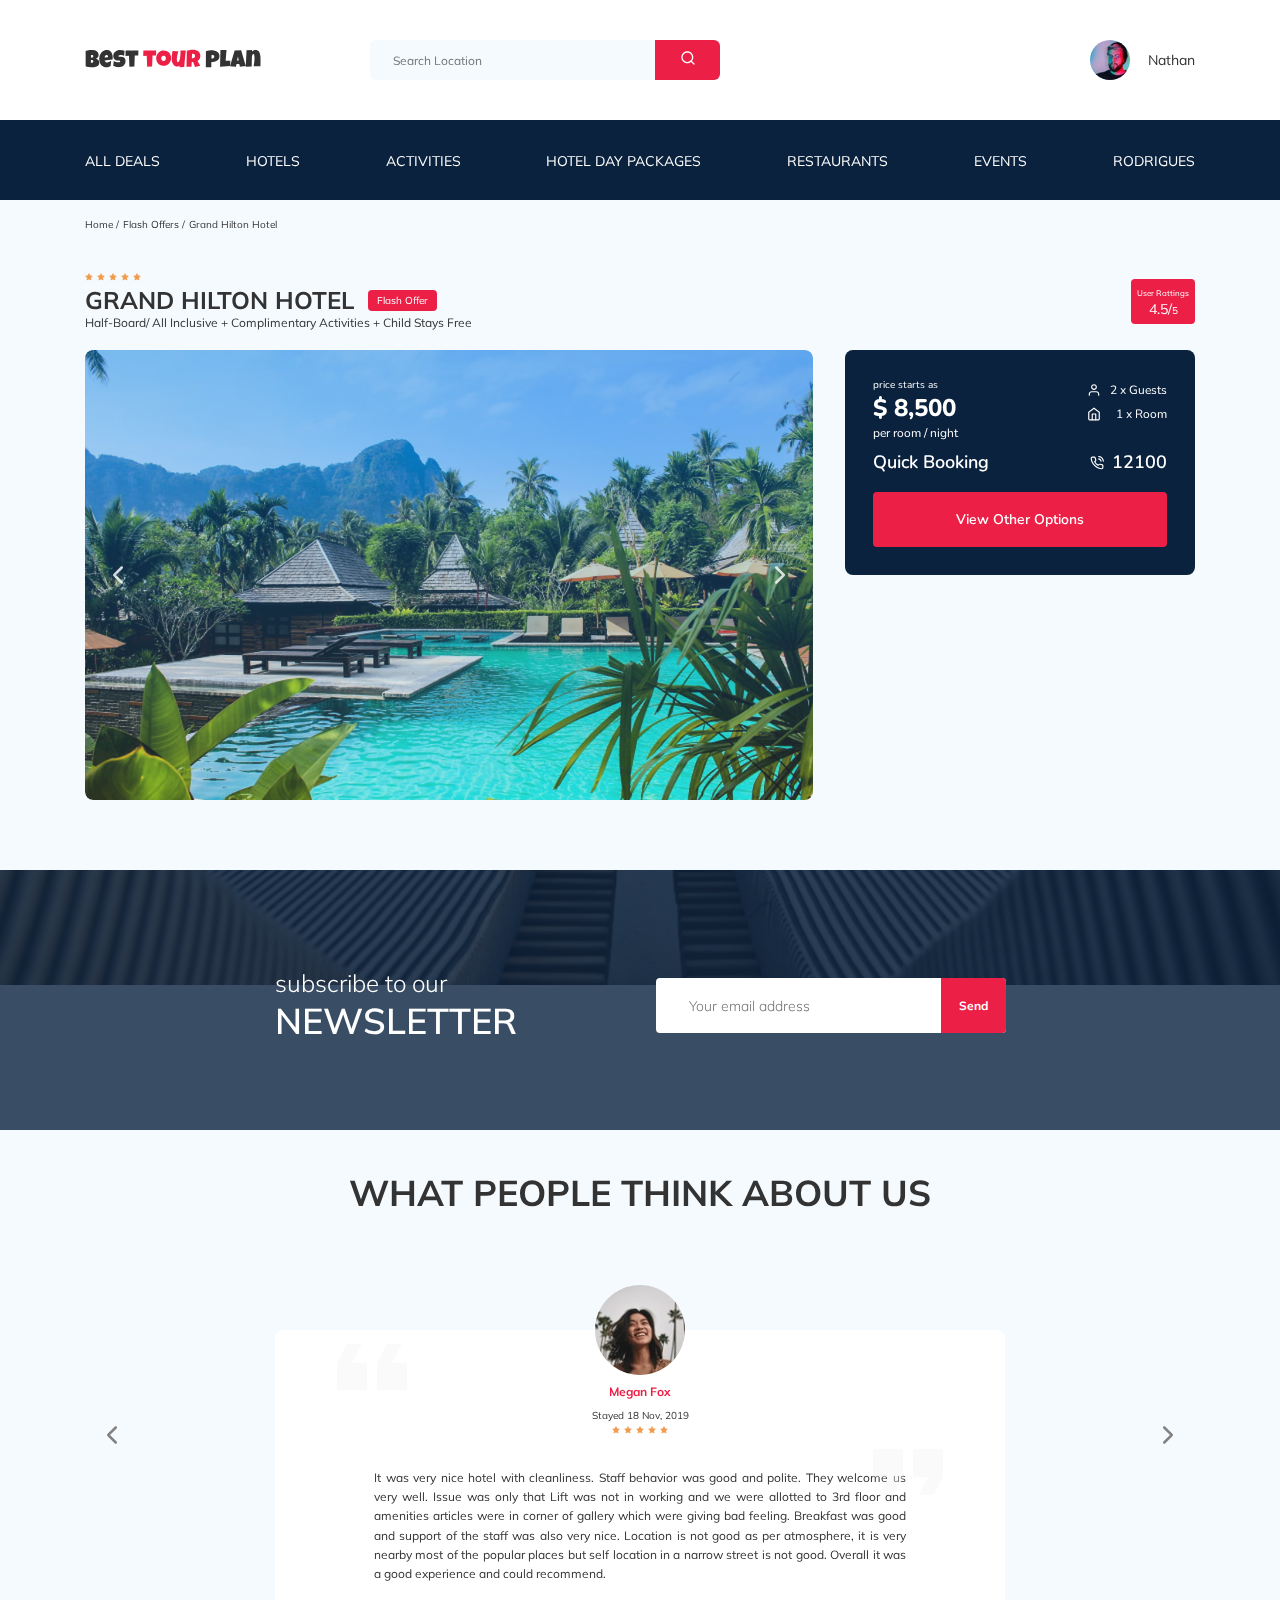
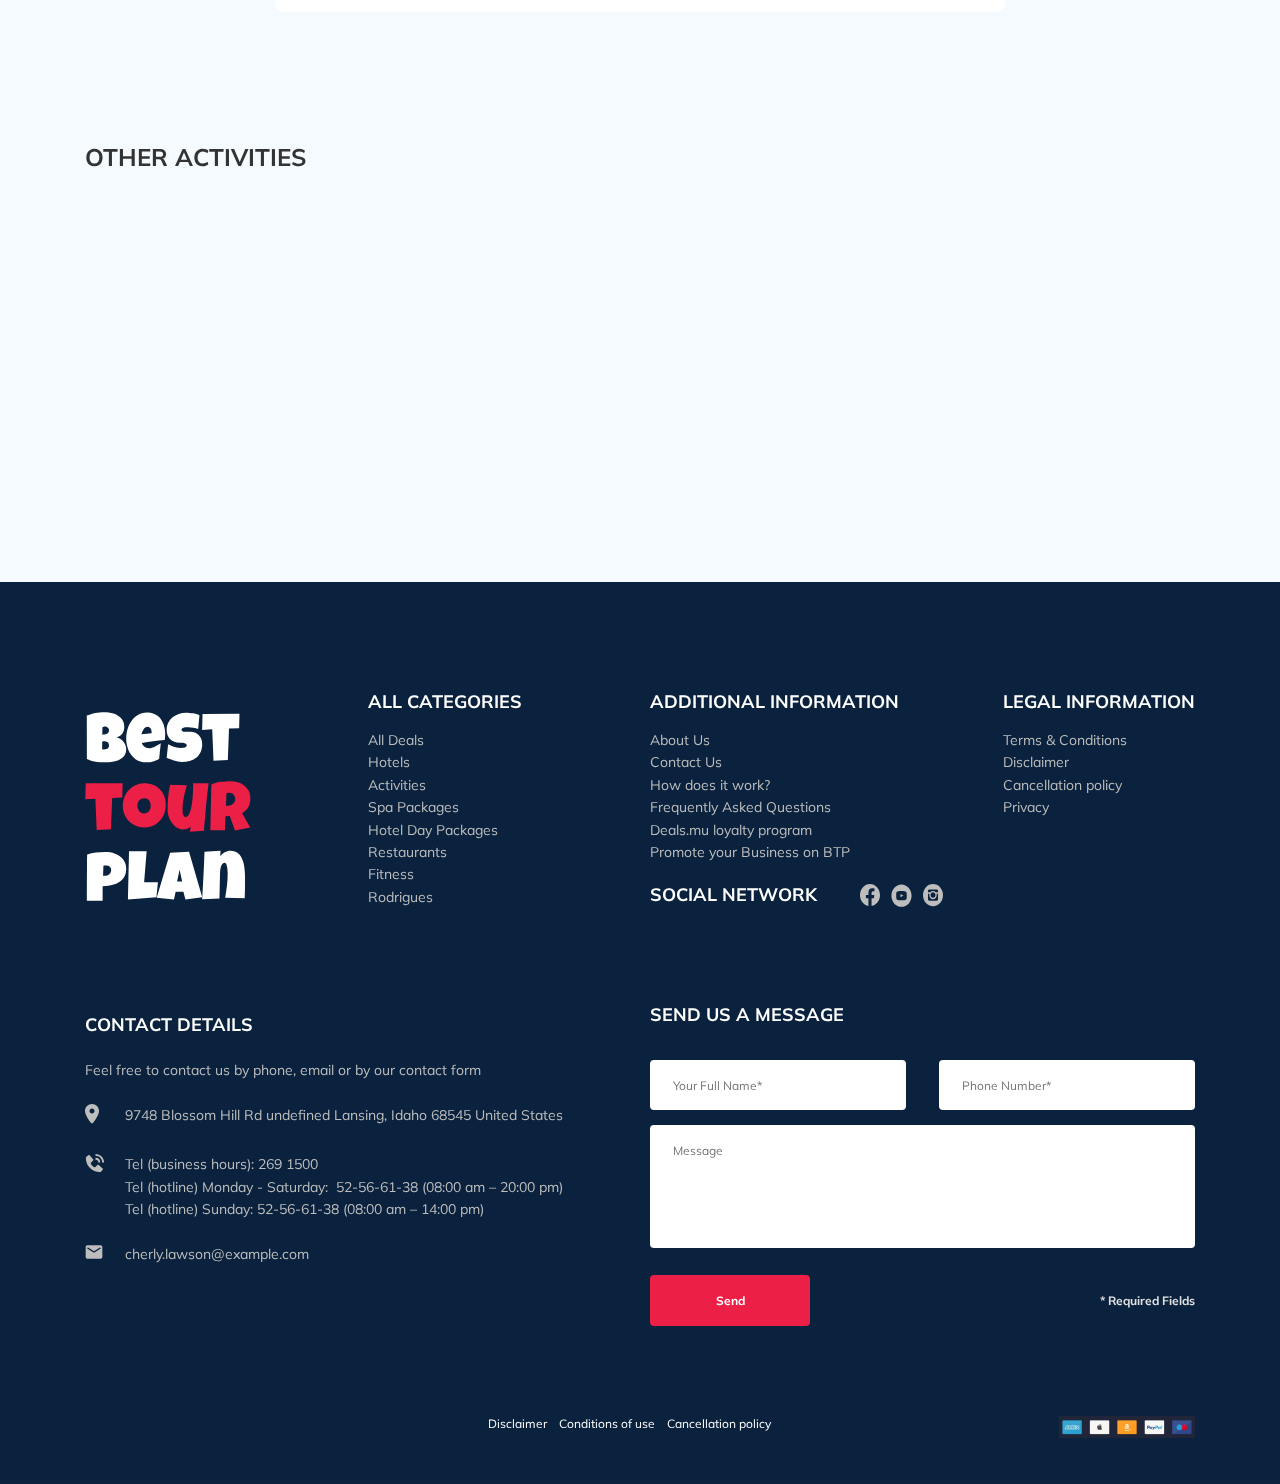
==== commit 4e7a172b: "create animation css" ====
--- a/index.html
+++ b/index.html
@@ -6,6 +6,7 @@
   <meta name="viewport" content="width=device-width, initial-scale=1.0">
   <title>Best Tour Plan — Hotel Booking</title>
   <link rel="shortcut icon" href="favicon.ico" type="image/x-icon">
+  <link rel="stylesheet" href="css/aos.css">
   <link rel="preconnect" href="https://fonts.gstatic.com">
   <link href="https://fonts.googleapis.com/css2?family=Mulish:wght@300;400;700&family=Nunito:wght@400;700;800&display=swap"
     rel="stylesheet" />
@@ -195,7 +196,7 @@
       <h2 class="newsletter-title newsletter-title">subscribe to our
         <span class="newsletter-title__strong">Newsletter</span>
       </h2>
-        <form action="send.php" method="POST" class="subscribe newsletter__subscribe">
+        <form action="send.php" method="POST" class="subscribe newsletter__subscribe form">
           <input type="text" class="subscribe__input" placeholder="Your email address" 
           name="email"/>
           <button class="subscribe__button">Send</button>
@@ -288,7 +289,7 @@
     <div class="container">
       <h2 class="activities__title">Other Activities
       </h2>
-      <div class="activities-wrapper">
+      <div class="activities-wrapper" data-aos="fade-up">
         <div class="card activities__card">
           <img src="img/activity-1.jpg" alt="The curious corner
           of chamarel" class="card__image">
@@ -433,13 +434,16 @@
           <div class="footer__contact-form">
             <h3 class="footer__title footer__title--mb-1">Send us a message</h3>
             <form action="send.php" method="POST" class="footer__form form" >
+              <div class="footer__input-group">
               <div class="footer__input-fild">
               <input 
               type="text" 
               class="input footer__input" placeholder="Your Full Name*"
               name="name"
                required
-              />              
+              />
+                  </div>
+                  <div class="footer__input-fild">
               <input 
               type="tel" 
               class="input footer__input" placeholder="Phone Number*" 
@@ -447,6 +451,8 @@
               required
               />
               </div>
+              </div>
+              <!-- /.footer__input-group -->
               <textarea class="message footer__message"  placeholder="Message"
               name="message"
               ></textarea>
@@ -496,7 +502,8 @@
           class="input modal__input" 
           placeholder="Phone Number*" 
           name="phone"
-          required />
+          required
+          maxlength="15" />
           <input 
           type="email" 
           class="input modal__input" 
@@ -507,8 +514,7 @@
         <textarea 
         class="message modal__message" 
         placeholder="Message" 
-        name="message">
-      </textarea>
+        name="message"></textarea>
         <div class="modal__footer-item">
           <button class="button modal__button" type="submit">Send</button>
           <span class="modal__info">* Required Fields</span>
@@ -524,6 +530,7 @@
   <script src="js/parallax.min.js"></script>
   <script src="js/jquery.mask.min.js"></script>  
   <script src="js/jquery.validate.min.js" ></script>
+  <script src="js/aos.js"></script>
   <script src="js/main.js"></script>
 </body>
 
--- a/css/style.css
+++ b/css/style.css
@@ -39,8 +39,6 @@
   height: 123px;
   font-style: normal;
   font-weight: normal;
-  font-size: 12px;
-  line-height: 15px;
 }
 
 .button {
@@ -979,6 +977,7 @@
   font-weight: bold;
   font-size: 12px;
   line-height: 15px;
+  cursor: pointer;
 }
 
 .reviews {
@@ -1391,27 +1390,28 @@
   background: #FFFFFF;
   border-radius: 4px;
   border: none;
-  -ms-flex-preferred-size: 47%;
-      flex-basis: 47%;
   padding: 0 23px;
   height: 50px;
-}
-
-.footer__input-fild {
+  display: block;
+  width: 100%;
+}
+
+.footer__input-group {
   display: -webkit-box;
   display: -ms-flexbox;
   display: flex;
   -webkit-box-pack: justify;
       -ms-flex-pack: justify;
           justify-content: space-between;
+}
+
+.footer__input-fild {
+  width: 47%;
   font-style: normal;
   font-weight: normal;
   font-size: 12px;
   line-height: 15px;
-}
-
-.footer__message {
-  margin-top: 15px;
+  margin-bottom: 15px;
 }
 
 .footer__info {
@@ -1426,6 +1426,13 @@
   font-size: 12px;
   line-height: 15px;
   color: #E0E0E0;
+}
+
+.footer .message {
+  font-style: normal;
+  font-weight: normal;
+  font-size: 12px;
+  line-height: 15px;
 }
 
 .footer .footer-item {
@@ -1987,9 +1994,14 @@
     grid-row-gap: 0px;
     grid-gap: 0px;
   }
-  .footer__input {
-    -ms-flex-preferred-size: 49%;
-        flex-basis: 49%;
+  .footer__input-fild {
+    width: 100%;
+  }
+  .footer__input-group {
+    -webkit-box-orient: vertical;
+    -webkit-box-direction: normal;
+        -ms-flex-direction: column;
+            flex-direction: column;
   }
   .footer__logo {
     margin-top: 0;
@@ -2189,10 +2201,14 @@
     -ms-grid-column: 1;
     grid-column: 1;
   }
-  .footer__input {
+  .footer__input-group {
+    -webkit-box-orient: vertical;
+    -webkit-box-direction: normal;
+        -ms-flex-direction: column;
+            flex-direction: column;
+  }
+  .footer__input-fild {
     width: 100%;
-  }
-  .footer__input-fild {
     display: block;
   }
   .footer__button {
@@ -2324,6 +2340,9 @@
   }
   .footer__title--inline {
     margin-bottom: 22px;
+  }
+  .footer__input-fild {
+    width: 100%;
   }
   .footer__additional {
     margin-top: 0;
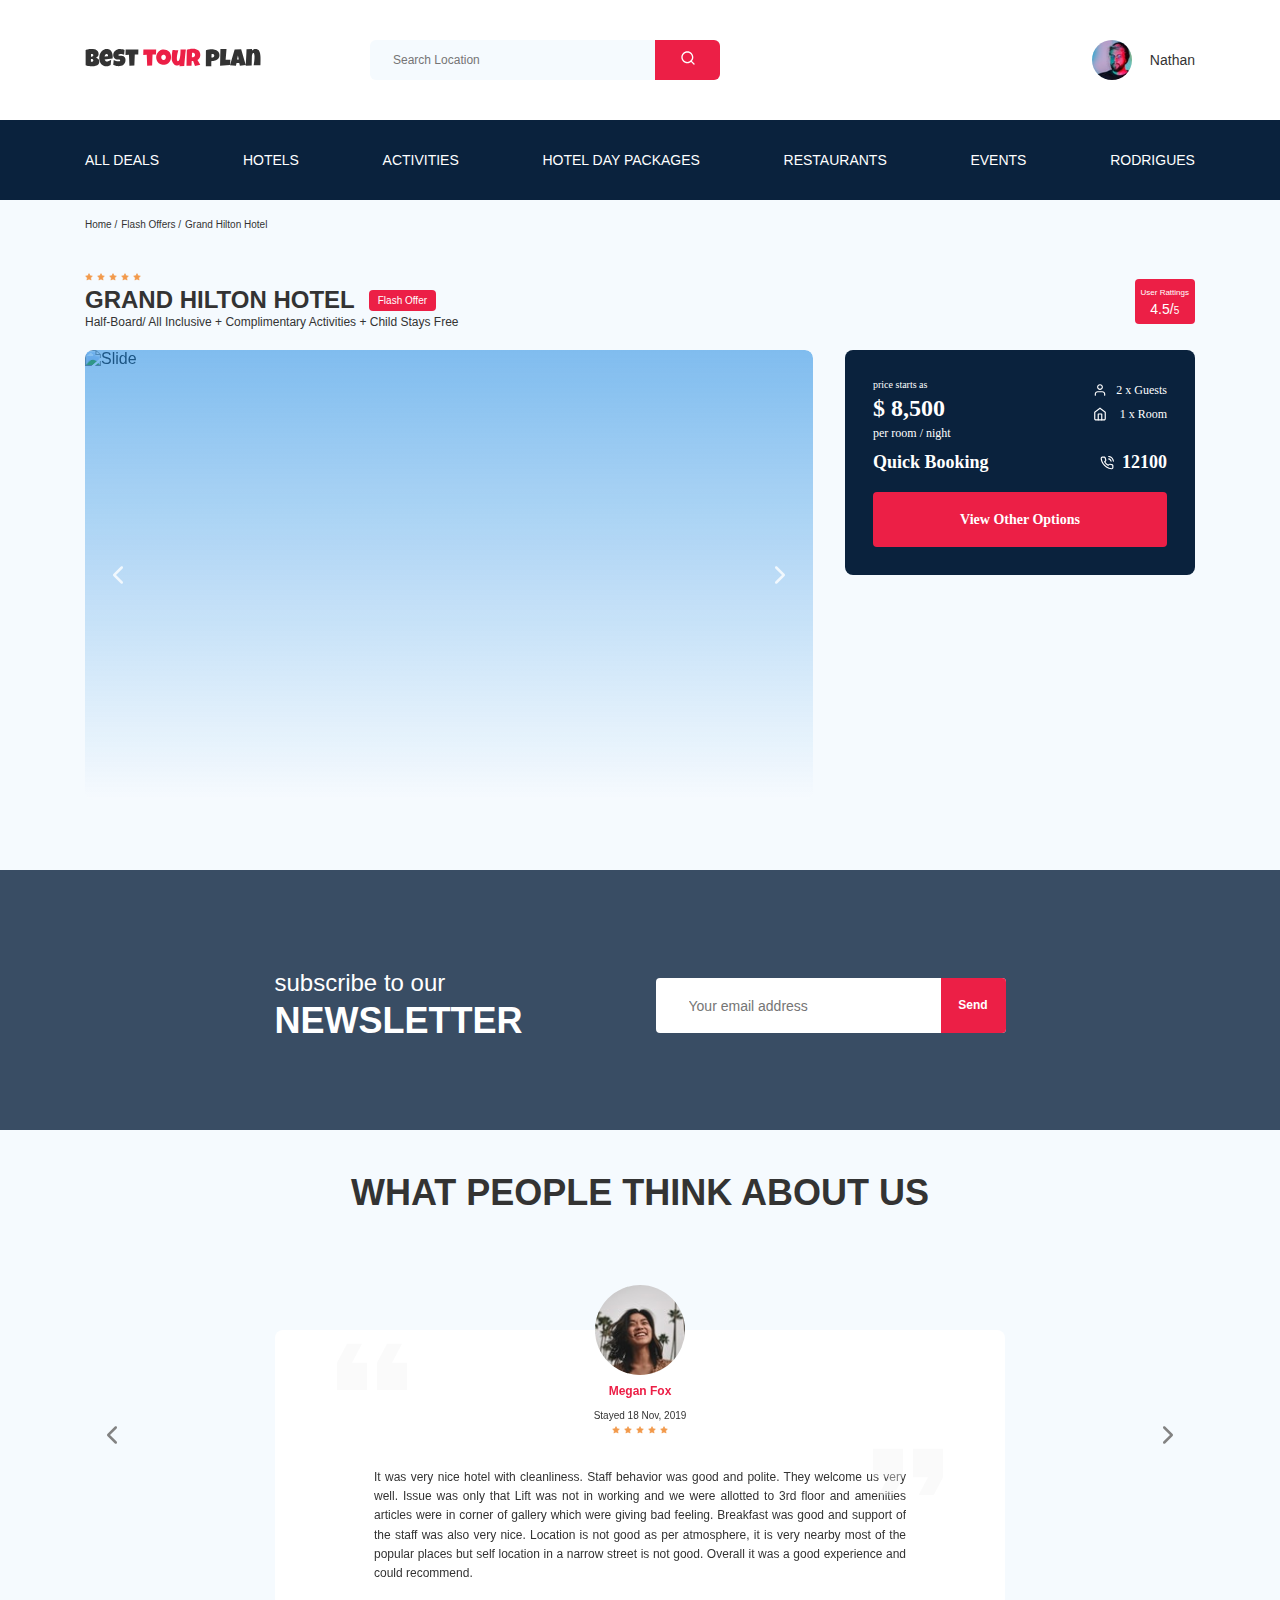
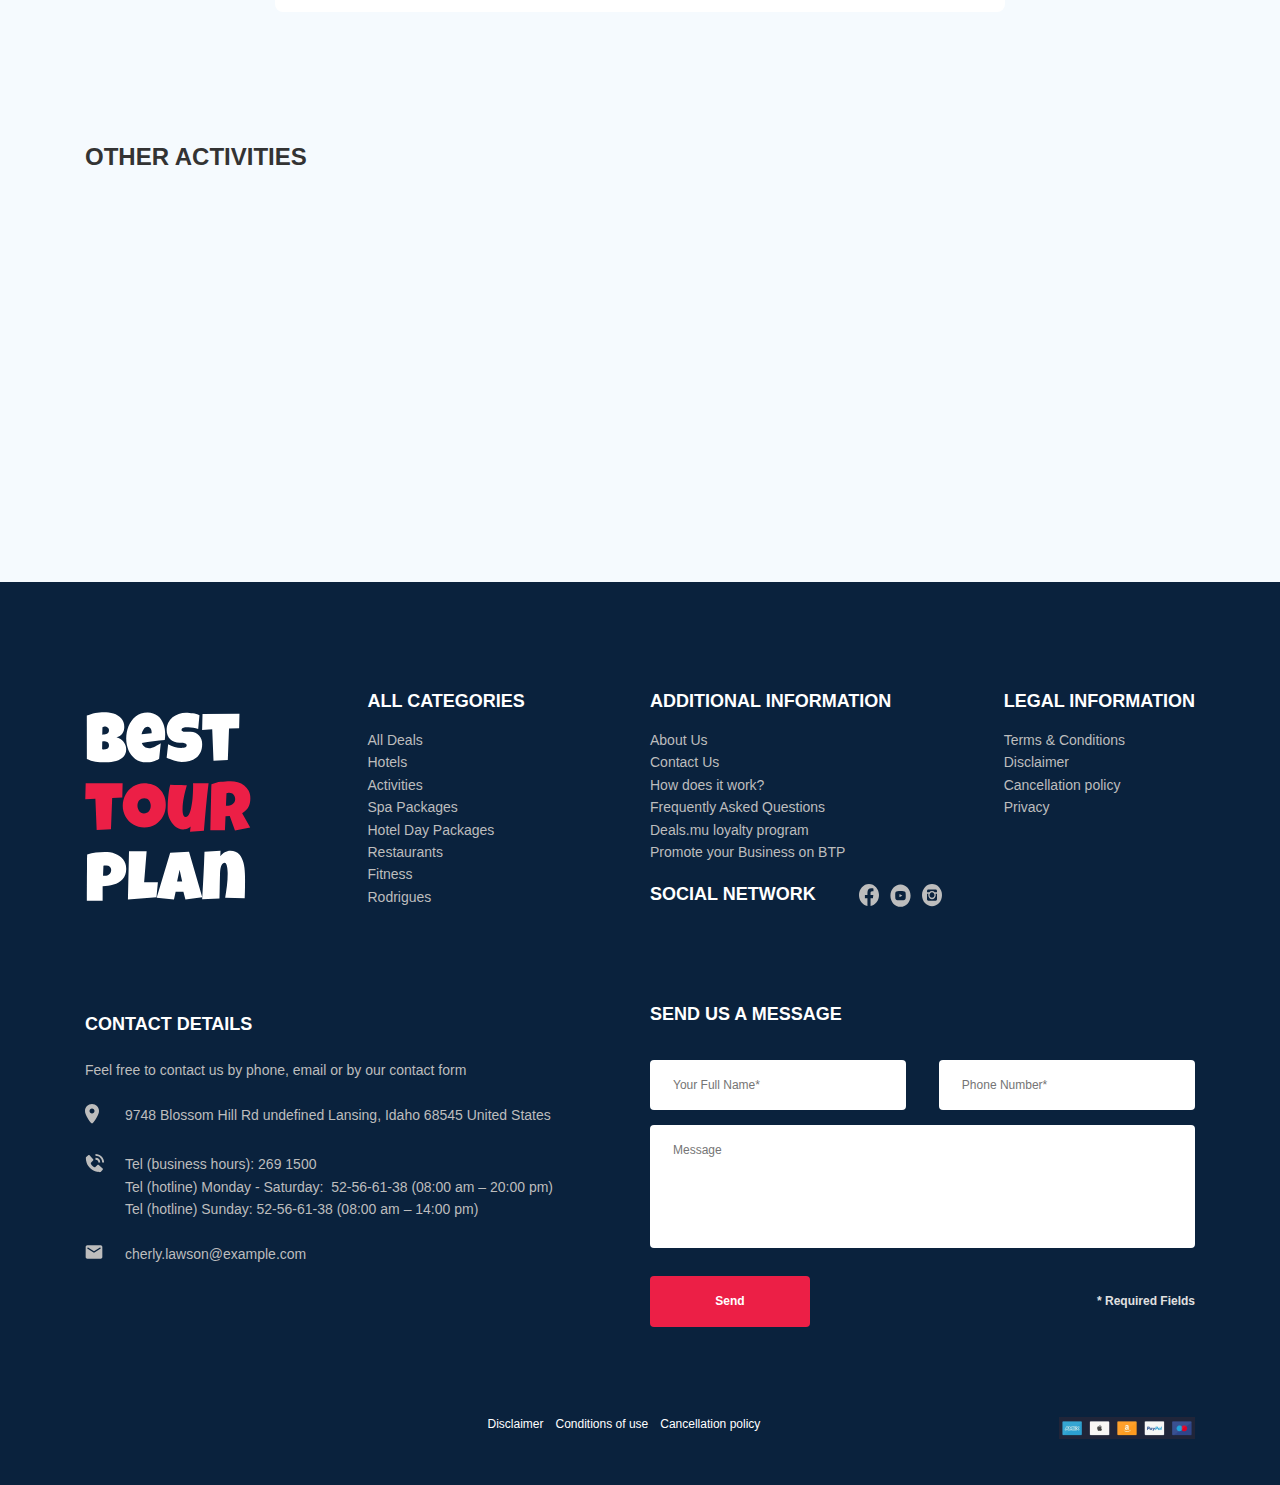
==== commit e2918be2: "fix photo" ====
--- a/index.html
+++ b/index.html
@@ -1,6 +1,5 @@
 <!DOCTYPE html>
 <html lang="en">
-
 <head>
   <meta charset="UTF-8">
   <meta name="viewport" content="width=device-width, initial-scale=1.0">
@@ -9,8 +8,8 @@
   <link rel="stylesheet" href="css/aos.css">
   <link rel="preconnect" href="https://fonts.gstatic.com">
   <link href="https://fonts.googleapis.com/css2?family=Mulish:wght@300;400;700&family=Nunito:wght@400;700;800&display=swap"
-    rel="stylesheet" />
-  <link href="https://fonts.googleapis.com/css2?family=Nunito:wght@400;600;700;800&display=swap" rel="stylesheet">
+    rel="preload" />
+  <link href="https://fonts.googleapis.com/css2?family=Nunito:wght@400;600;700;800&display=swap" rel="preload">
   <link rel="stylesheet" href="css/swiper-bundle.min.css" />
   <link rel="stylesheet" href="css/style.css" />
 </head>
@@ -123,19 +122,19 @@
             <div class="swiper-wrapper">
               <!-- Slides -->
               <div class="swiper-slide hotel-slider__item">
-                <img class="hotel-slider__image" src="img/slide-1.jpg" alt="Slide">
+                <img class="hotel-slider__image" src="img/slide-1.webp" alt="Slide">
               </div>
               <div class="swiper-slide hotel-slider__item">
-                <img class="hotel-slider__image" src="img/slide-2.jpg" alt="Slide">
+                <img class="hotel-slider__image" src="img/slide-2.webp" alt="Slide">
               </div>
               <div class="swiper-slide hotel-slider__item">
-                <img class="hotel-slider__image" src="img/slide-3.jpg" alt="Slide">
+                <img class="hotel-slider__image" src="img/slide-3.webp" alt="Slide">
               </div>
               <div class="swiper-slide hotel-slider__item">
-                <img class="hotel-slider__image" src="img/slide-4.jpg" alt="Slide">
+                <img class="hotel-slider__image" src="img/slide-4.webp" alt="Slide">
               </div>
               <div class="swiper-slide hotel-slider__item">
-                <img class="hotel-slider__image" src="img/slide-5.jpg" alt="Slide">
+                <img class="hotel-slider__image" src="img/slide-5.webp" alt="Slide">
               </div>
             </div>
             <!-- If we need navigation buttons -->
@@ -191,7 +190,7 @@
     </div>
     <!-- /.container -->
   </section>
-  <section class="newsletter" data-parallax="scroll" data-image-src="img/newsletter-bg.jpg">
+  <section class="newsletter" data-parallax="scroll" data-image-src="img/newsletter-bg.webp">
     <div class="newsletter-wrapper">
       <h2 class="newsletter-title newsletter-title">subscribe to our
         <span class="newsletter-title__strong">Newsletter</span>
@@ -237,7 +236,7 @@
           <div class="swiper-slide">
             <div class="reviews-slider__item">
               <div class="reviews-slider__profile">
-                <img src="img/reviews-avatar-2.jpg" alt="Photo: Joe Cocs" class="reviews-slider__avatar" />
+                <img src="img/reviews-avatar-2.webp" alt="Photo: Joe Cocs" class="reviews-slider__avatar" />
                 <h3 class="reviews-slider__username">Joe Cocs</h3>
                 <span class="reviews-slider__date">Stayed 20 Nov, 2077</span>
                 <div class="reviews-slider__rating">
@@ -289,9 +288,9 @@
     <div class="container">
       <h2 class="activities__title">Other Activities
       </h2>
-      <div class="activities-wrapper" data-aos="fade-up">
+      <div class="activities-wrapper" data-aos="fade-up" data-aos-duration="1000">
         <div class="card activities__card">
-          <img src="img/activity-1.jpg" alt="The curious corner
+          <img src="img/activity-1.webp" alt="The curious corner
           of chamarel" class="card__image">
           <h3 class="card__title">The curious corner <br>
           of chamarel</h3>
@@ -299,19 +298,19 @@
         </div>
         <!-- /.card -->
         <div class="card activities__card">
-          <img src="img/activity-2.jpg" alt="Gymkhana club golf course" class="card__image">
+          <img src="img/activity-2.webp" alt="Gymkhana club golf course" class="card__image">
           <h3 class="card__title">Gymkhana club golf<br>course</h3>
           <button data-toggle="modal" data-href="#booking-modal" class="card__button">Book Now</button>
         </div>
         <!-- /.card -->
         <div class="card activities__card">
-          <img src="img/activity-3.jpg" alt="Tamarind falls hiking trip - full day" class="card__image">
+          <img src="img/activity-3.webp" alt="Tamarind falls hiking trip - full day" class="card__image">
           <h3 class="card__title">Tamarind falls hiking<br>trip - full day</h3>
           <button data-toggle="modal" data-href="#booking-modal" class="card__button">Book Now</button>
         </div>
         <!-- /.card -->
         <div class="card activities__card">
-          <img src="img/activity-4.jpg" alt="The blue marine discovery quest" class="card__image">
+          <img src="img/activity-4.webp" alt="The blue marine discovery quest" class="card__image">
           <h3 class="card__title">The blue marine discovery <br>quest</h3>
           <button data-toggle="modal" data-href="#booking-modal" class="card__button">Book Now</button>
         </div>
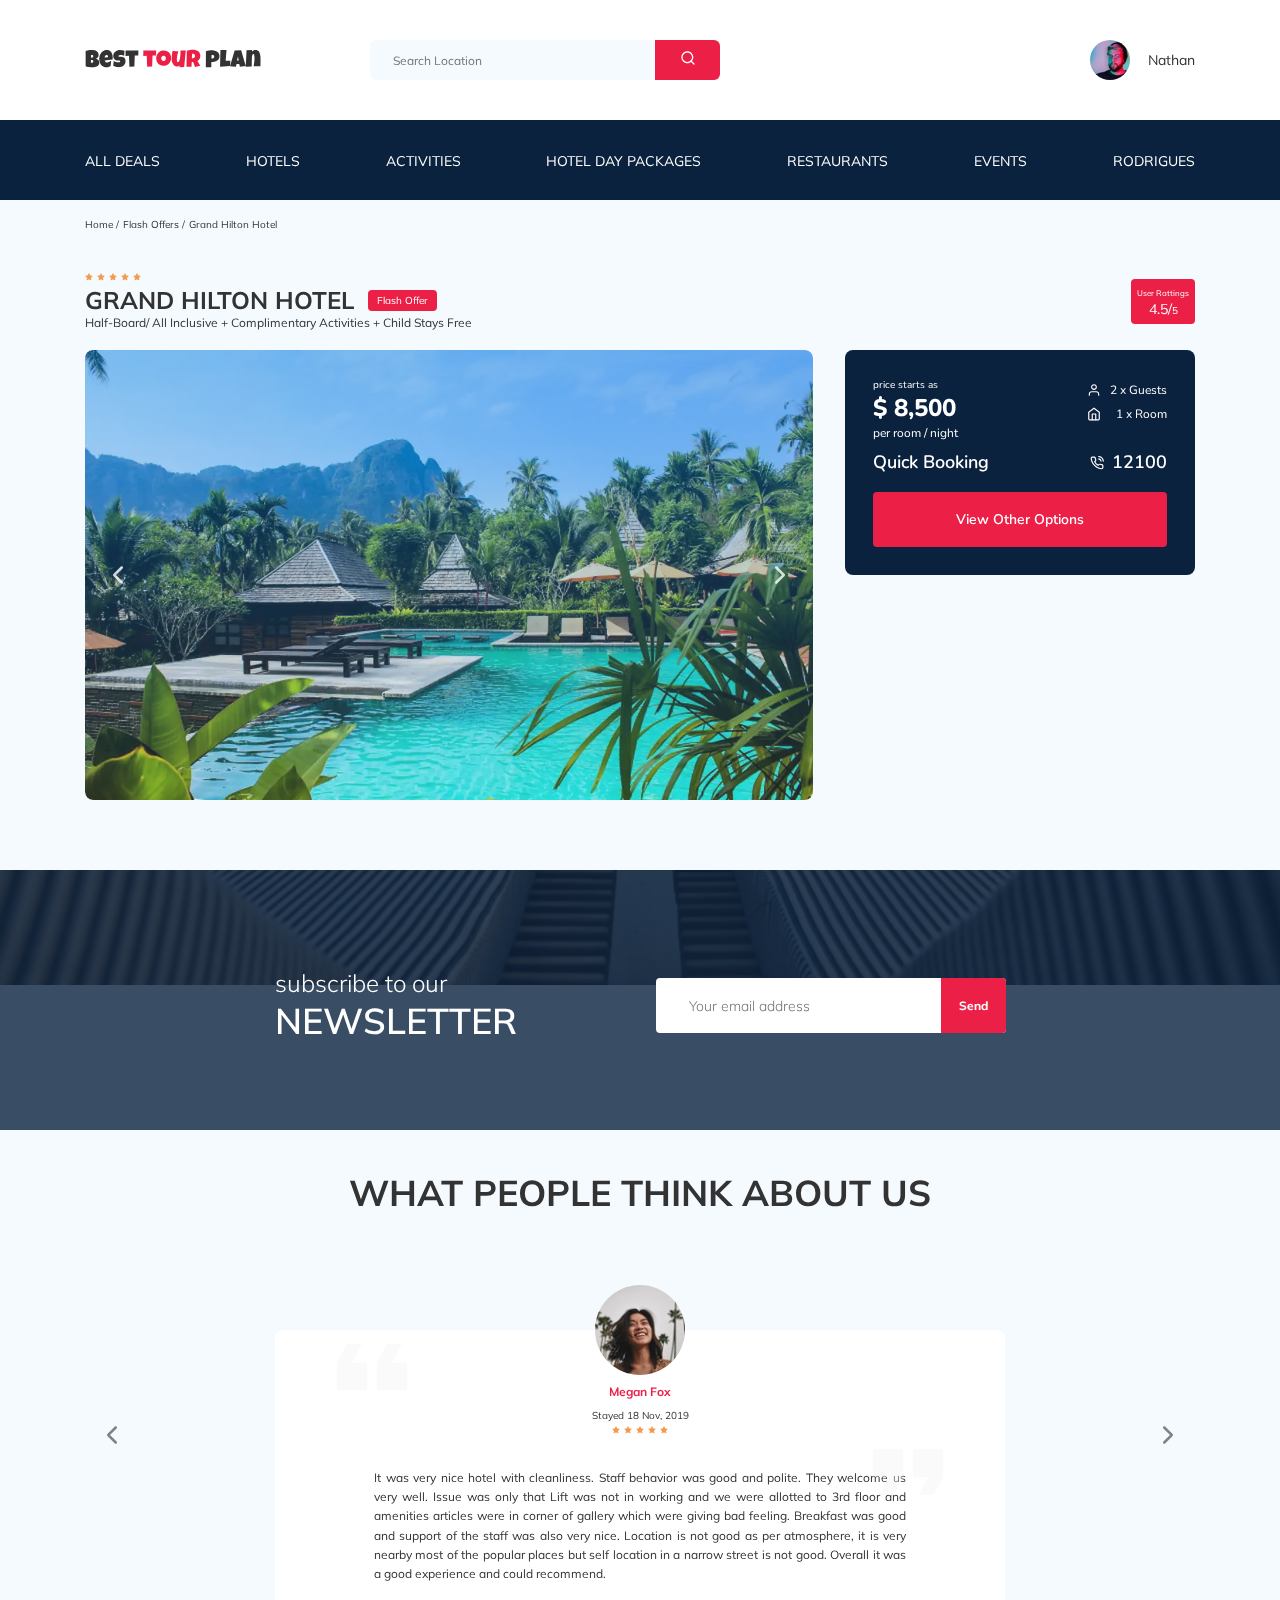
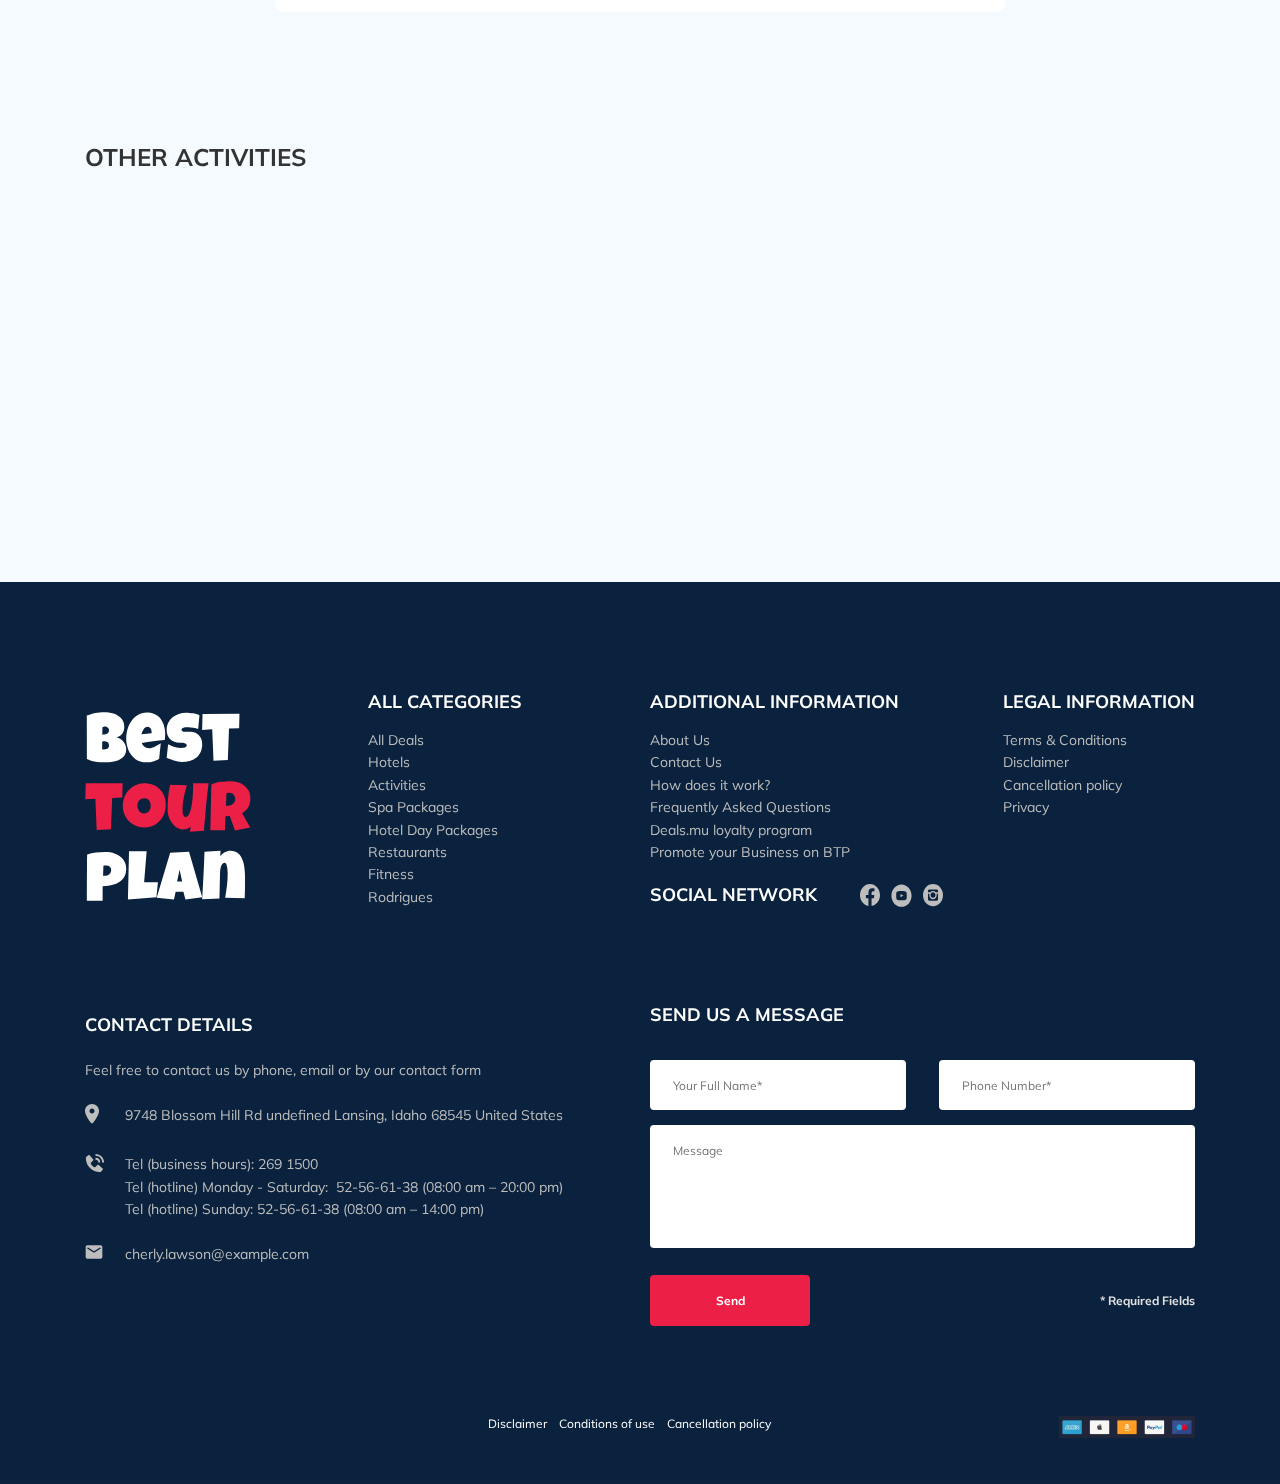
==== commit 45af091e: "fix foto" ====
--- a/index.html
+++ b/index.html
@@ -8,8 +8,8 @@
   <link rel="stylesheet" href="css/aos.css">
   <link rel="preconnect" href="https://fonts.gstatic.com">
   <link href="https://fonts.googleapis.com/css2?family=Mulish:wght@300;400;700&family=Nunito:wght@400;700;800&display=swap"
-    rel="preload" />
-  <link href="https://fonts.googleapis.com/css2?family=Nunito:wght@400;600;700;800&display=swap" rel="preload">
+    rel="stylesheet" />
+  <link href="https://fonts.googleapis.com/css2?family=Nunito:wght@400;600;700;800&display=swap" rel="stylesheet">
   <link rel="stylesheet" href="css/swiper-bundle.min.css" />
   <link rel="stylesheet" href="css/style.css" />
 </head>
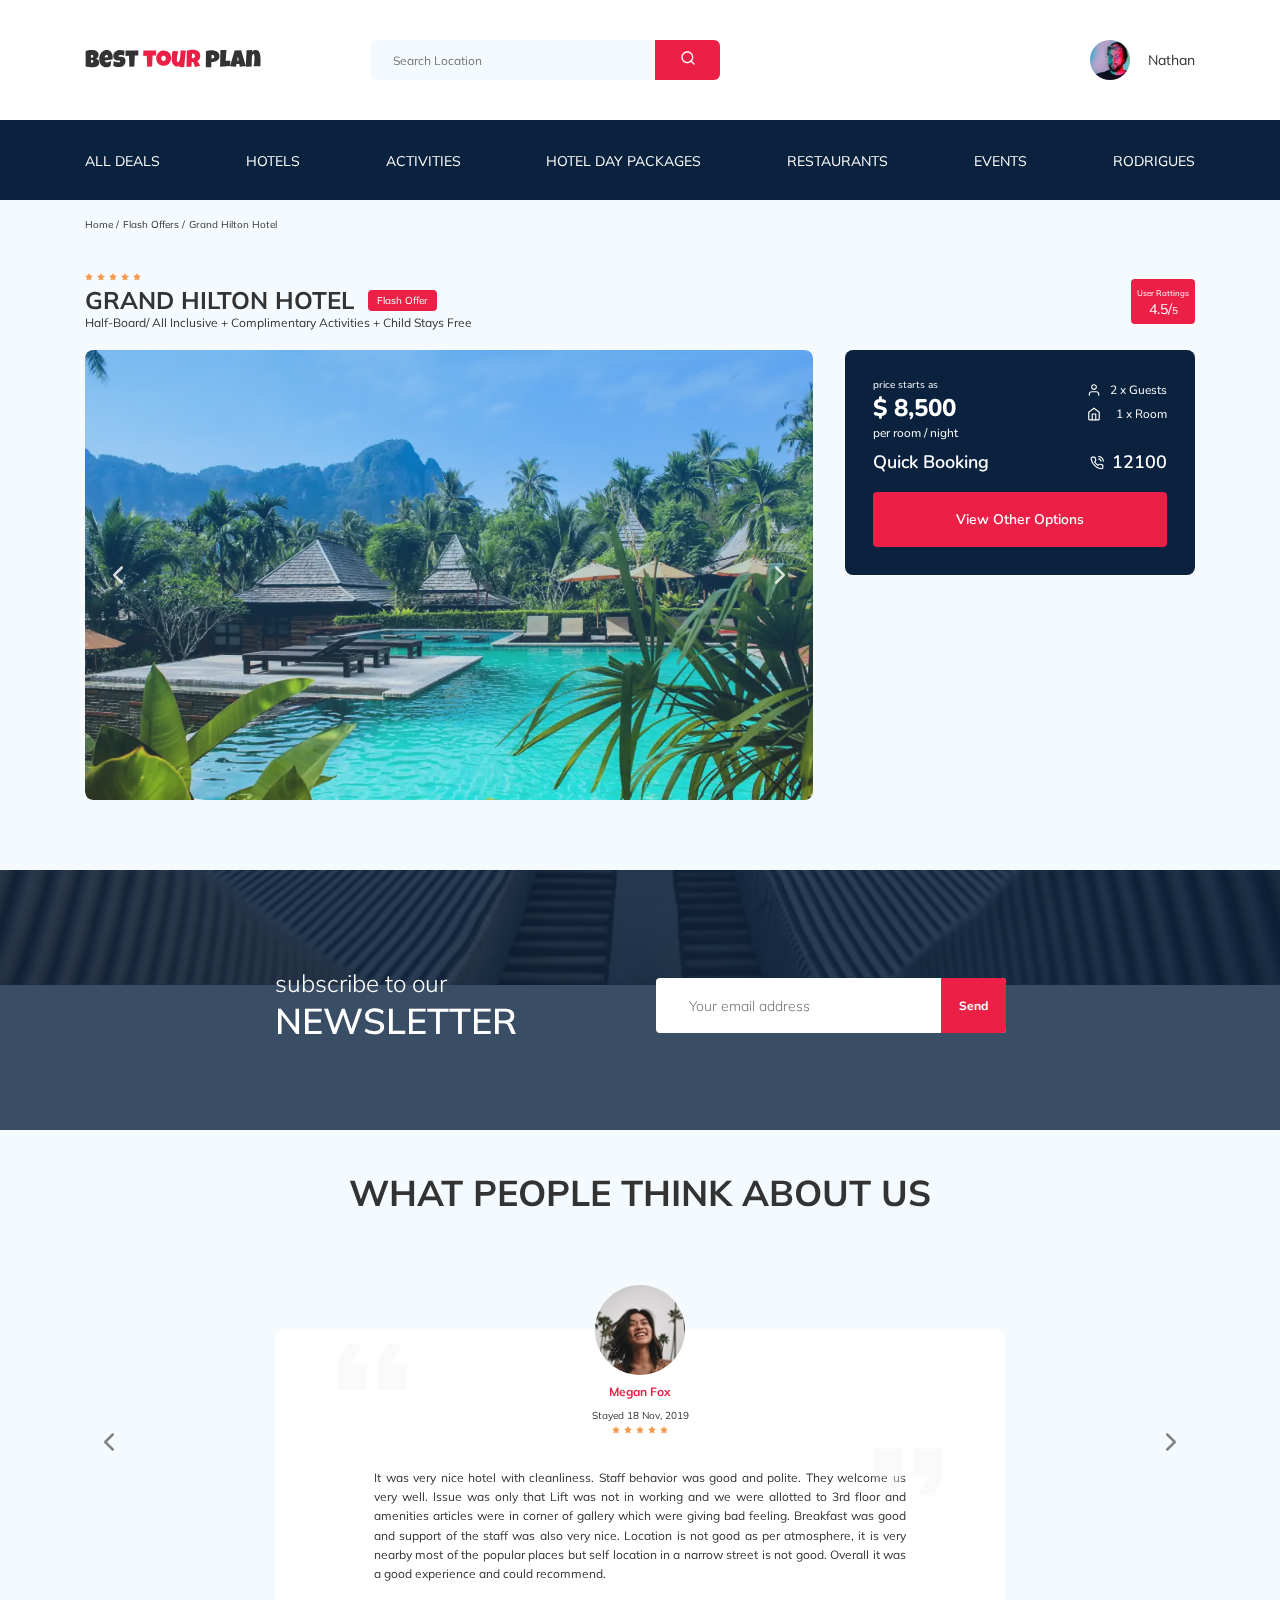
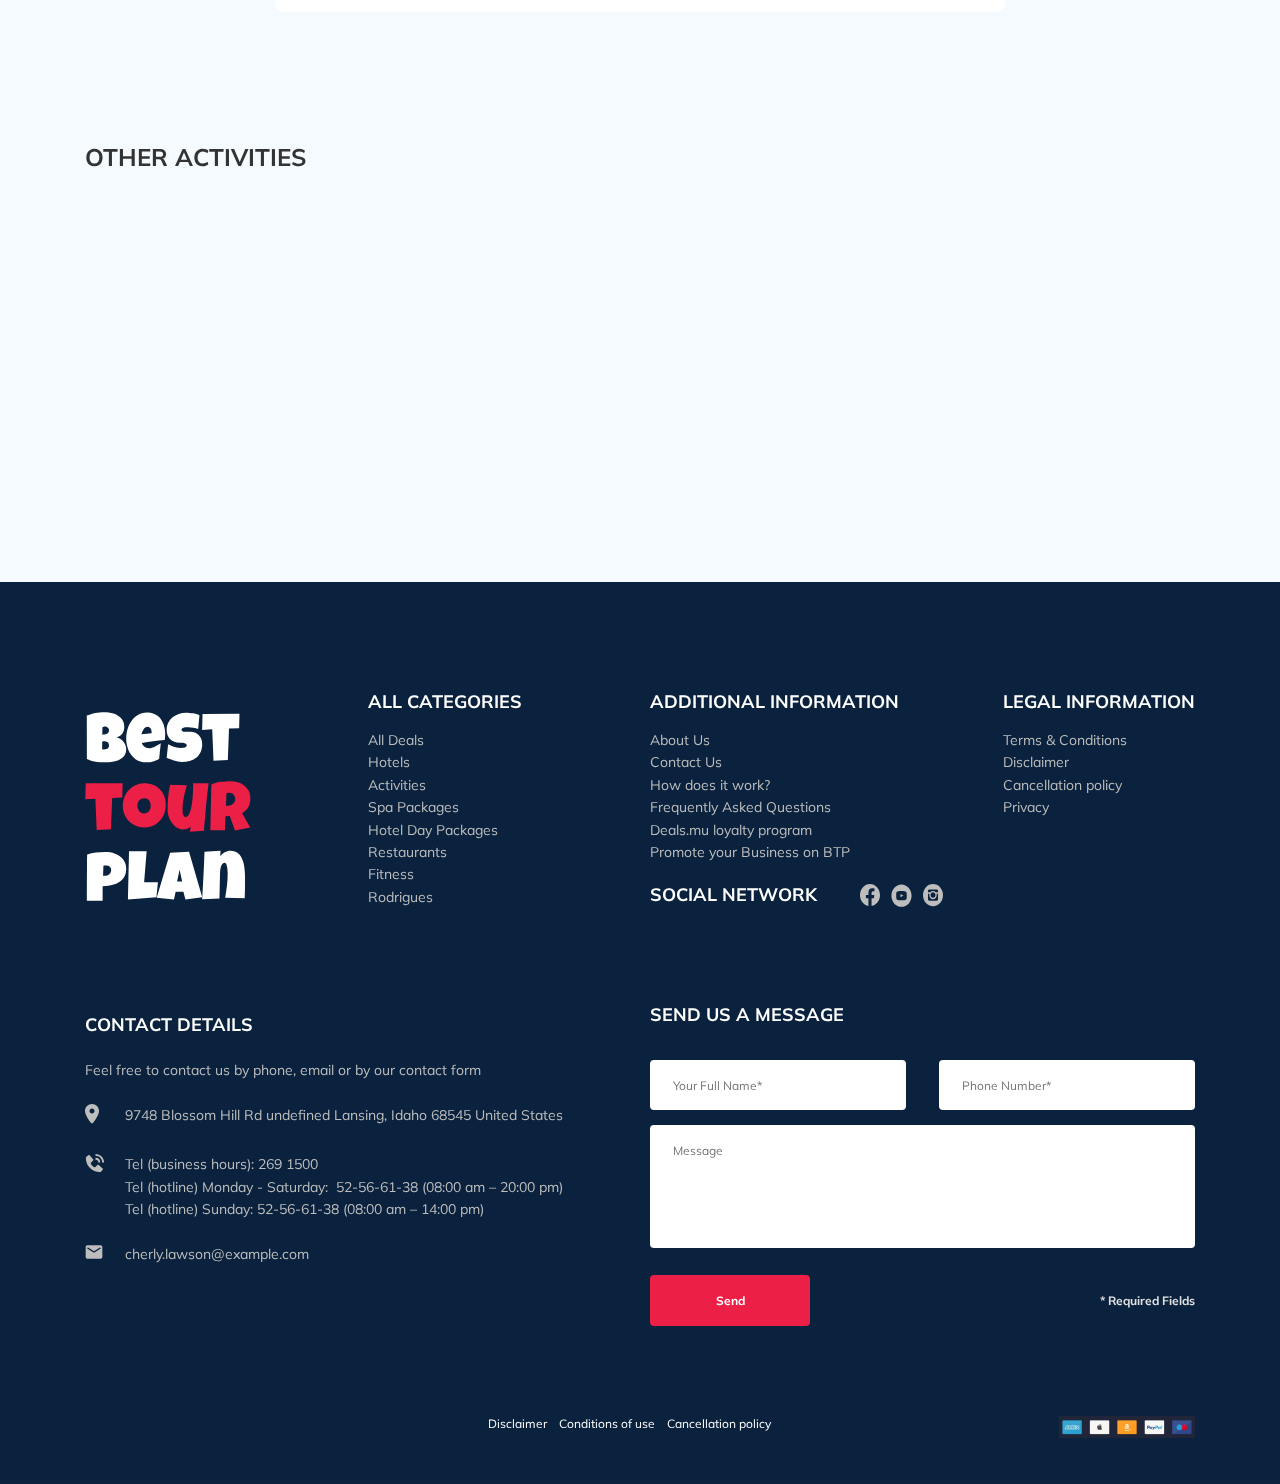
==== commit 70609f79: "fix mistakes" ====
--- a/index.html
+++ b/index.html
@@ -15,7 +15,7 @@
 </head>
 
 <body>
-  <header class="navbar navbar__mobile--fixed">
+  <header class="navbar navbar__mobile__fixed">
     <div class="container">
       <div class="navbar-top">
         <a href="#" class="logo">
@@ -50,7 +50,7 @@
               <span class="user__name user__name--light">Nathan</span>
             </a>
           </li>
-          <li class="navbar-menu__item-local navbar-menu__item--mobile--visible" style="height: 40px;">
+          <li class="navbar-menu__item navbar-menu__item--mobile--visible" style="height: 40px; margin-bottom: 39px">
             <form action="#" class="search navbar__search navbar__search--mobile--visible">
               <input type="text" class="search__input" placeholder="Search Location" />
               <button class="search__button">
@@ -196,8 +196,8 @@
         <span class="newsletter-title__strong">Newsletter</span>
       </h2>
         <form action="send.php" method="POST" class="subscribe newsletter__subscribe form">
-          <input type="text" class="subscribe__input" placeholder="Your email address" 
-          name="email"/>
+          <input type="email" class="subscribe__input" placeholder="Your email address" 
+          name="email" required/>
           <button class="subscribe__button">Send</button>
         </form>
     </div>
@@ -440,6 +440,7 @@
               class="input footer__input" placeholder="Your Full Name*"
               name="name"
                required
+               minlength="2"
               />
                   </div>
                   <div class="footer__input-fild">
@@ -448,6 +449,8 @@
               class="input footer__input" placeholder="Phone Number*" 
               name="phone"
               required
+              minlength="18"
+              maxlength="18"
               />
               </div>
               </div>
@@ -502,7 +505,8 @@
           placeholder="Phone Number*" 
           name="phone"
           required
-          maxlength="15" />
+          minlength="18"
+          maxlength="18" />
           <input 
           type="email" 
           class="input modal__input" 
--- a/css/style.css
+++ b/css/style.css
@@ -58,7 +58,6 @@
 
 .invalid {
   color: #EC1F46;
-  border-bottom: 1px solid #EC1F46;
 }
 
 /*! normalize.css v8.0.1 | MIT License | github.com/necolas/normalize.css */
@@ -947,11 +946,10 @@
   position: relative;
   width: 350px;
   height: 55px;
+}
+
+.subscribe__input {
   border-radius: 4px;
-  overflow: hidden;
-}
-
-.subscribe__input {
   position: absolute;
   width: 100%;
   height: 100%;
@@ -965,6 +963,7 @@
 }
 
 .subscribe__button {
+  border-radius: 0 4px 4px 0;
   position: absolute;
   min-width: 65px;
   right: 0;
@@ -978,6 +977,13 @@
   font-size: 12px;
   line-height: 15px;
   cursor: pointer;
+}
+
+.newsletter__subscribe #email-error.invalid {
+  top: 67px;
+  position: absolute;
+  font-size: 18px;
+  line-height: 18px;
 }
 
 .reviews {
@@ -1038,7 +1044,7 @@
 
 .reviews-slider__button {
   position: absolute;
-  top: 46%;
+  top: 48%;
   -webkit-transform: translateY(-50%);
           transform: translateY(-50%);
   width: 30px;
@@ -1054,12 +1060,12 @@
 
 .reviews-slider__button--prev {
   background-image: url(../img/arrow-prev-secondary.svg);
-  left: 12px;
+  left: 9px;
 }
 
 .reviews-slider__button--next {
   background-image: url(../img/arrow-next-secondary.svg);
-  right: 12px;
+  right: 9px;
 }
 
 .reviews-slider__profile {
@@ -1614,9 +1620,6 @@
     height: 15px;
     line-height: 15px;
   }
-  .navbar-menu__item-local {
-    margin-bottom: 39px;
-  }
   .navbar-menu__link {
     font-size: 12px;
     line-height: 15px;
@@ -1670,6 +1673,8 @@
   }
   .reviews-slider__item {
     max-width: 580px;
+    padding-left: 72px;
+    padding-right: 72px;
   }
   .activities {
     padding: 60px 0 49px 0;
@@ -1794,15 +1799,29 @@
   }
 }
 
+@media (min-width: 992px) {
+  button:not(.reviews-slider__button):hover {
+    background: #ff6666;
+    color: #ffffff;
+    -webkit-box-shadow: inset 0 0 0 3px #ff6666;
+            box-shadow: inset 0 0 0 3px #ff6666;
+  }
+  a:hover {
+    color: #ff6666;
+    -webkit-box-shadow: inset 0 0 0 0;
+            box-shadow: inset 0 0 0 0;
+  }
+}
+
 @media (max-width: 767px) {
   .container {
     max-width: 576px;
     width: 88%;
   }
   body {
-    padding-top: 78px;
-  }
-  .navbar__mobile--fixed {
+    padding-top: 70px;
+  }
+  .navbar__mobile__fixed {
     position: fixed;
     left: 0;
     top: 0;
@@ -1833,7 +1852,7 @@
     left: 0;
     right: 0;
     bottom: 0;
-    top: 78px;
+    top: 70px;
     padding-top: 30px;
   }
   .navbar-bottom--visible {
@@ -1853,7 +1872,7 @@
     display: block;
   }
   .navbar-top {
-    height: 80px;
+    height: 70px;
     padding-top: 28px;
     padding-bottom: 28px;
     line-height: 60px;
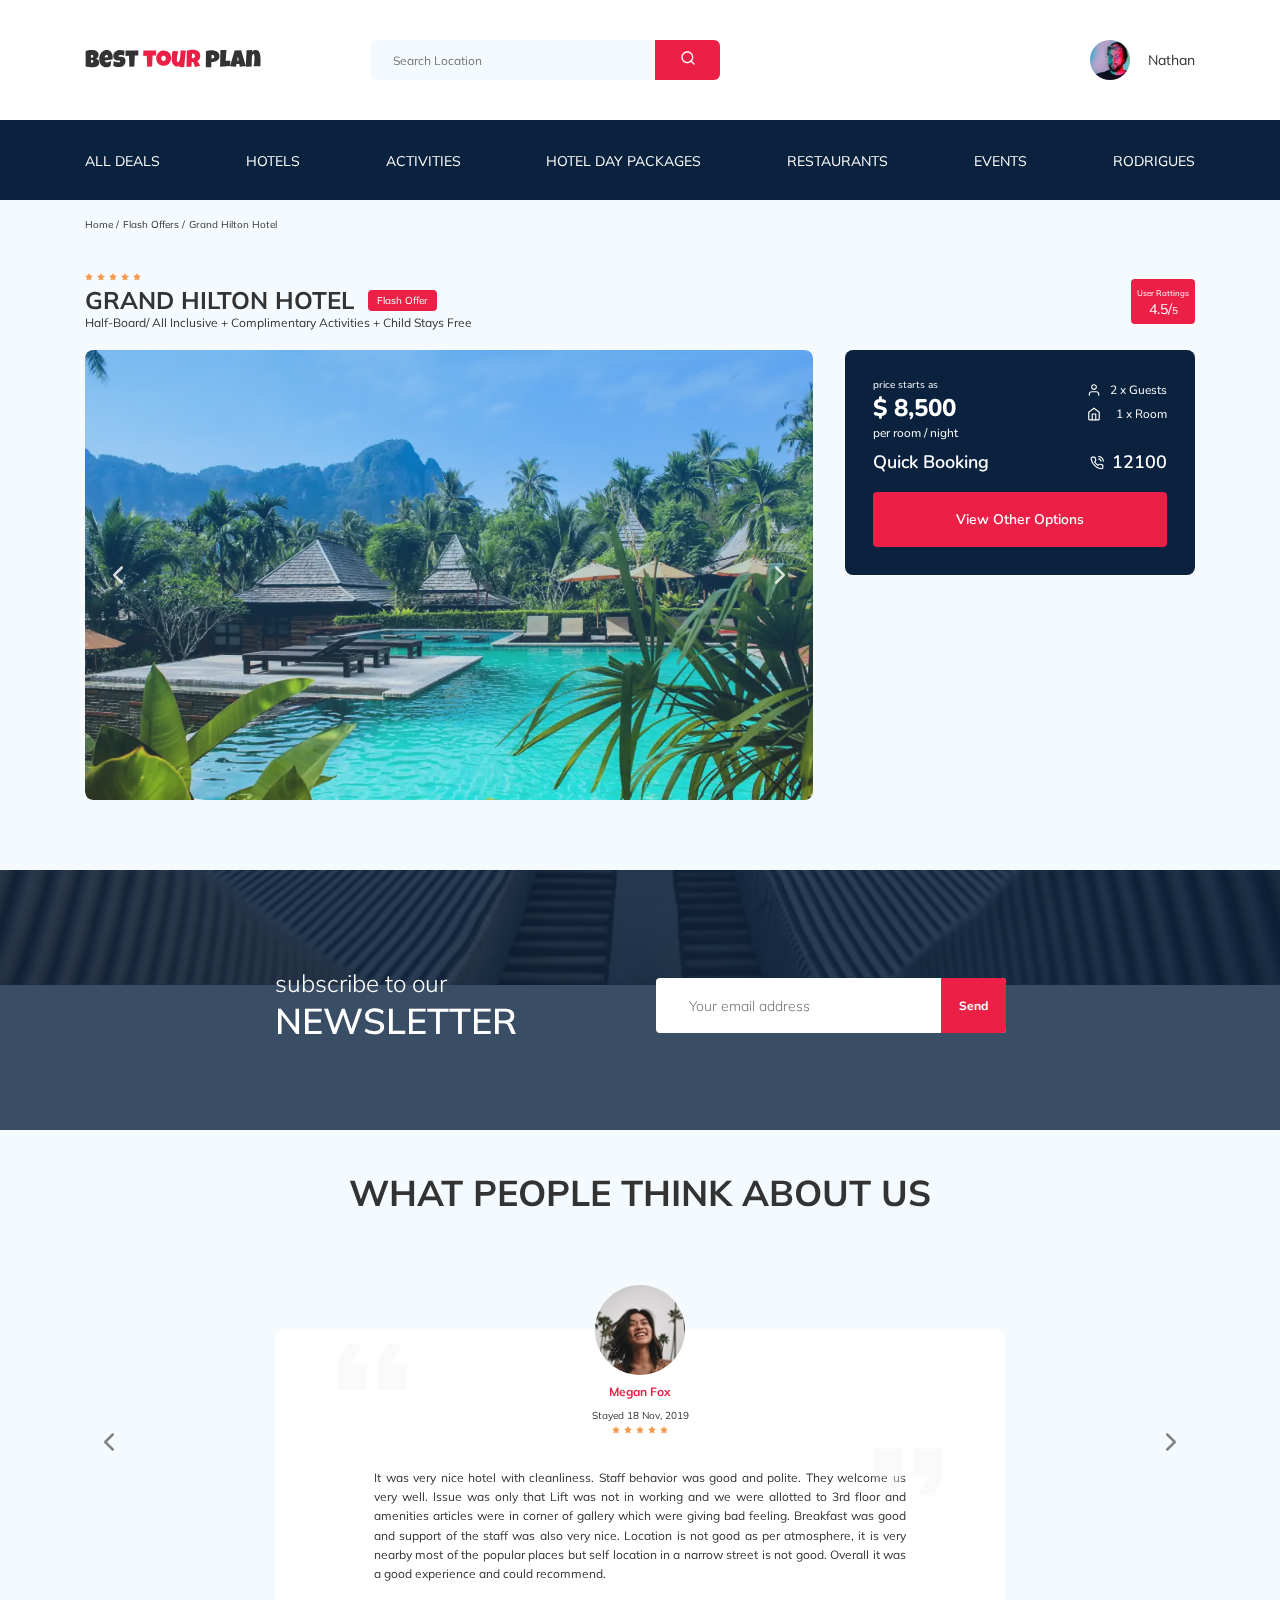
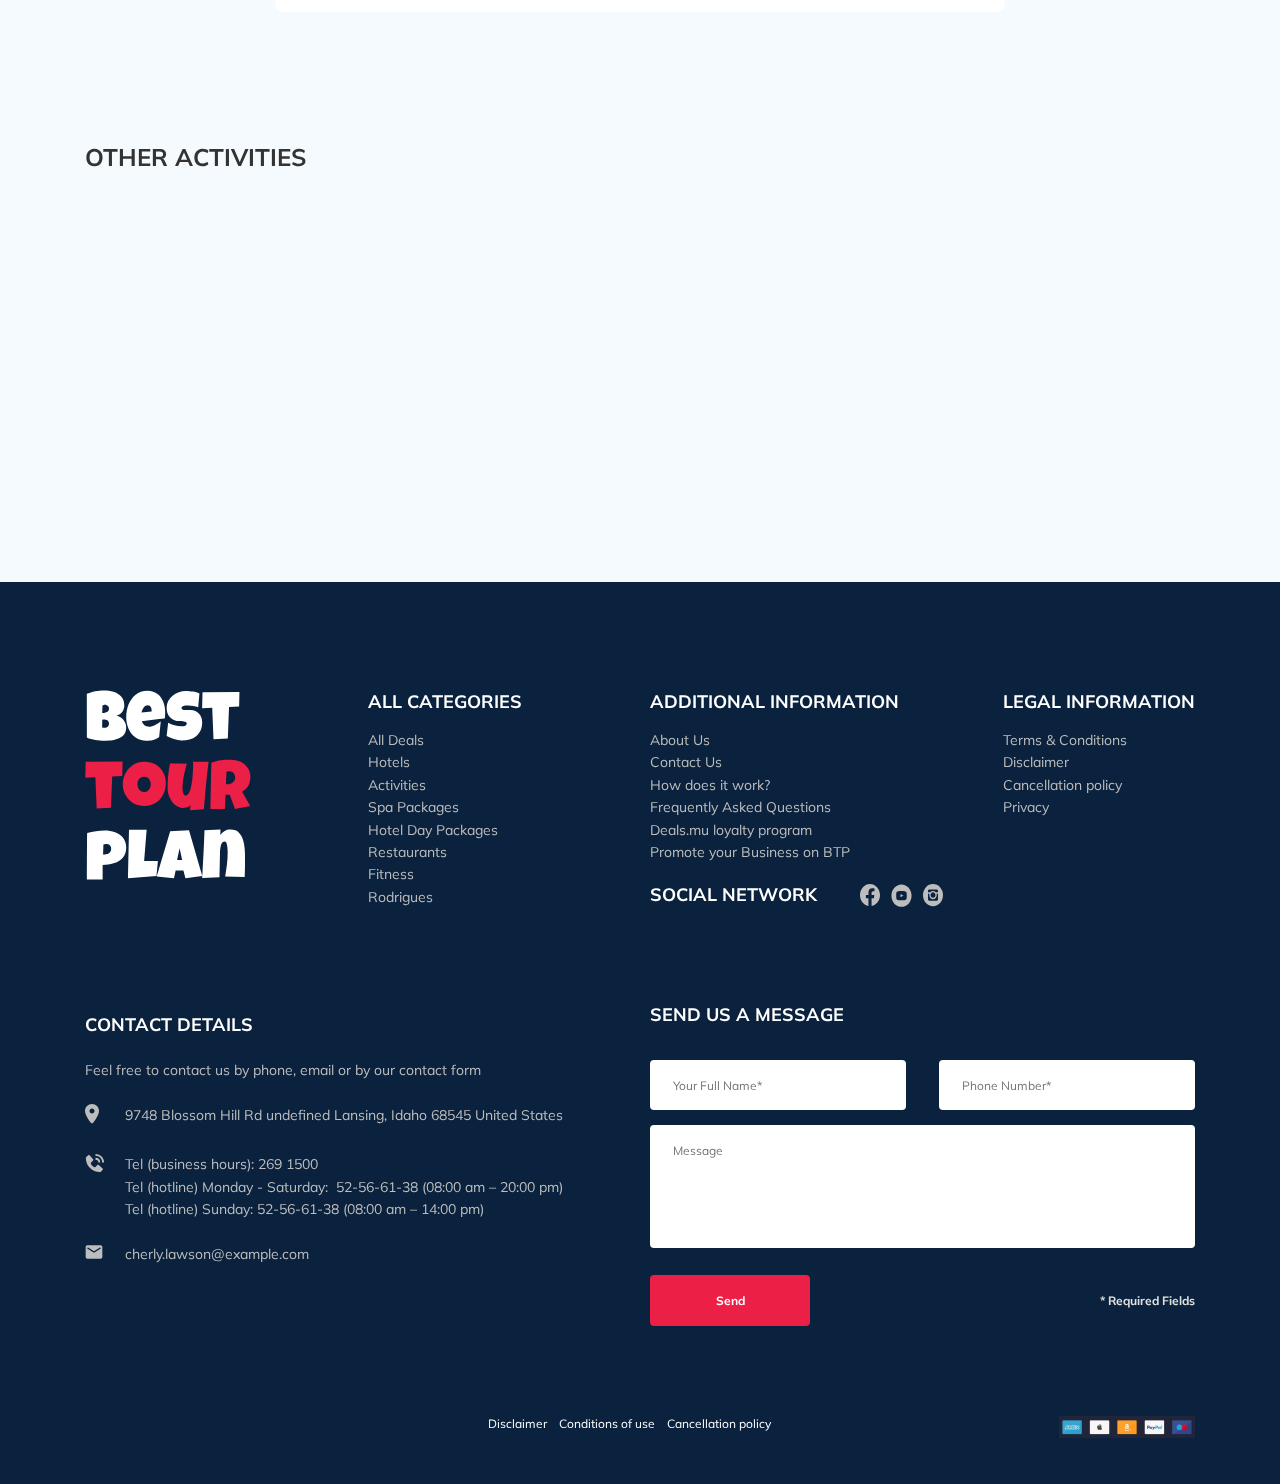
==== commit 50bb752e: "fix mistakes" ====
--- a/index.html
+++ b/index.html
@@ -18,7 +18,7 @@
   <header class="navbar navbar__mobile__fixed">
     <div class="container">
       <div class="navbar-top">
-        <a href="#" class="logo">
+        <a href="/tour-plan/" class="logo">
           <img src="img/horizontal-logo.svg" alt="Logo: Best Tour Plan" class="logo__image" />
         </a>
         <form action="#" class="search navbar__search navbar__search--mobile--hidden">
@@ -197,7 +197,8 @@
       </h2>
         <form action="send.php" method="POST" class="subscribe newsletter__subscribe form">
           <input type="email" class="subscribe__input" placeholder="Your email address" 
-          name="email" required/>
+          name="email" required
+               minlength="2"/>
           <button class="subscribe__button">Send</button>
         </form>
     </div>
@@ -249,7 +250,7 @@
                 <!-- /.reviews-slider__rating-->
               </div>
               <!-- /.reviews-slider__profile -->
-              <p class="reviews-slider__text">Lorem ipsum dolor sit amet consectetur adipisicing elit. Dolor, labore cumque? Deserunt magni alias dolore accusantium voluptates sapiente quos minus quae exercitationem obcaecati, a earum doloremque culpa corporis non dolor ipsam, quisquam quis fuga ullam illo iure debitis incidunt? Aliquam facilis temporibus laudantium, cupiditate, velit modi ipsam tenetur, iusto aut voluptatibus ab dicta perferendis! Odio blanditiis voluptatum impedit consequuntur assumenda, quisquam molestiae. Natus quaerat temporibus suscipit dolorem enim ratione, voluptas fugiat deserunt vel esse. Molestiae, delectus possimus! Neque veritatis ipsum cum quam illo excepturi natus. Distinctio omnis cupiditate minus molestiae quae voluptas qui sed harum, voluptatum quidem sapiente quas temporibus.</p>
+              <p class="reviews-slider__text">Lorem ipsum dolor sit amet consectetur adipisicing elit. Dolor, labore cumque? Deserunt magni alias dolore accusantium voluptates sapiente quos minus quae exercitationem obcaecati, a earum doloremque culpa corporis non dolor ipsam, quisquam quis fuga ullam illo iure debitis incidunt? Aliquam facilis temporibus laudantium, cupiditate, velit modi ipsam tenetur, iusto aut voluptatibus ab dicta perferendis!</p>
             </div>
             <!-- /.reviews-slider__item -->
           </div>
@@ -270,7 +271,7 @@
                 <!-- /.reviews-slider__rating-->
               </div>
               <!-- /.reviews-slider__profile -->
-              <p class="reviews-slider__text">Lorem ipsum dolor sit amet consectetur adipisicing elit. Commodi veniam assumenda aspernatur incidunt. Inventore in illo unde, possimus error nulla maxime voluptatum accusantium culpa. Necessitatibus, eligendi. Quos rem sapiente pariatur distinctio, voluptas ut nam incidunt nesciunt natus. Omnis blanditiis amet porro commodi. Obcaecati, numquam deserunt. Nihil, sint officiis. Laborum quae odit, rerum temporibus repellendus culpa, libero, blanditiis quas illo ipsam similique quis quo tenetur mollitia necessitatibus. Fuga excepturi, quos, quaerat corrupti labore, exercitationem odit accusantium nemo nulla velit odio repellat hic dolor nostrum laboriosam laudantium? Placeat dolore non perspiciatis blanditiis quasi similique ullam facilis distinctio ad magnam nesciunt quo repellat, possimus ducimus deserunt? Odit sint, ratione officia praesentium beatae quo consequatur earum amet quae ea exercitationem fugit excepturi minima. Culpa voluptas eos beatae sunt molestias vero dignissimos quidem nam laborum reiciendis id libero ipsa veniam sed sit consequatur odio ipsam, modi natus non error quas, dolor in consectetur. Id labore culpa, voluptatum nemo quia, rerum voluptas veniam qui nihil illum dignissimos aperiam accusantium nulla totam maiores dolores voluptate repudiandae incidunt tenetur laborum ipsam. Mollitia ducimus reiciendis obcaecati, labore nihil velit dolorum facere excepturi sunt, quaerat perspiciatis. Non ut eligendi tempora repudiandae aliquam? Corporis repudiandae minus veritatis? Accusamus, vero pariatur quia odit laborum qui voluptate ducimus cumque hic repellendus vel eos, enim veniam libero doloremque nobis fugiat saepe praesentium deleniti natus asperiores labore rerum inventore earum. Ullam perspiciatis debitis expedita optio voluptate ipsum error hic sed ratione repudiandae odit corporis explicabo eius nisi, facere voluptas earum! Eum, nisi assumenda! Repudiandae labore officiis vitae cum ex inventore reiciendis, aliquam autem harum? Nemo quisquam optio reprehenderit mollitia, neque, ipsa officia pariatur adipisci itaque veritatis beatae. Possimus vero, consequuntur voluptatum non sapiente consectetur ipsum quo debitis, officia temporibus assumenda sunt quisquam repudiandae nobis nulla reiciendis aliquam dolore harum rerum quas blanditiis rem. Molestias, ullam.</p>
+              <p class="reviews-slider__text">Lorem ipsum dolor sit amet consectetur adipisicing elit. Commodi veniam assumenda aspernatur incidunt. Inventore in illo unde, possimus error nulla maxime voluptatum accusantium culpa. Necessitatibus, eligendi. Quos rem sapiente pariatur distinctio, voluptas ut nam incidunt nesciunt natus. Omnis blanditiis amet porro commodi.</p>
             </div>
             <!-- /.reviews-slider__item -->
           </div>
@@ -323,7 +324,8 @@
   <footer class="footer">
     <div class="container">
       <div class="footer-wrapper">
-        <img src="img/vertical-logo.svg" alt="Logo: Best Tour Plan" class="logo footer__logo">
+        <a href="/tour-plan/" class="logo footer__logo">
+        <img src="img/vertical-logo.svg" alt="Logo: Best Tour Plan" class="logo footer__logo"></a>
         <div class="footer_list footer__categories">
           <h3 class="footer__title">All categories</h3>
           <ul class="footer__ul">
--- a/css/style.css
+++ b/css/style.css
@@ -980,10 +980,10 @@
 }
 
 .newsletter__subscribe #email-error.invalid {
-  top: 67px;
+  top: 56px;
   position: absolute;
-  font-size: 18px;
-  line-height: 18px;
+  font-size: 12px;
+  line-height: 15px;
 }
 
 .reviews {
@@ -1507,7 +1507,7 @@
 }
 
 .modal__dialog--visible {
-  max-height: 90%;
+  max-height: 95%;
   visibility: visible;
   opacity: 1;
   position: fixed;
@@ -1576,6 +1576,7 @@
   -webkit-box-align: center;
       -ms-flex-align: center;
           align-items: center;
+  padding-bottom: 15px;
 }
 
 @media (max-width: 1200px) {
@@ -1800,7 +1801,7 @@
 }
 
 @media (min-width: 992px) {
-  button:not(.reviews-slider__button):hover {
+  button:not(.hotel-slider__button, .reviews-slider__button):hover {
     background: #ff6666;
     color: #ffffff;
     -webkit-box-shadow: inset 0 0 0 3px #ff6666;
